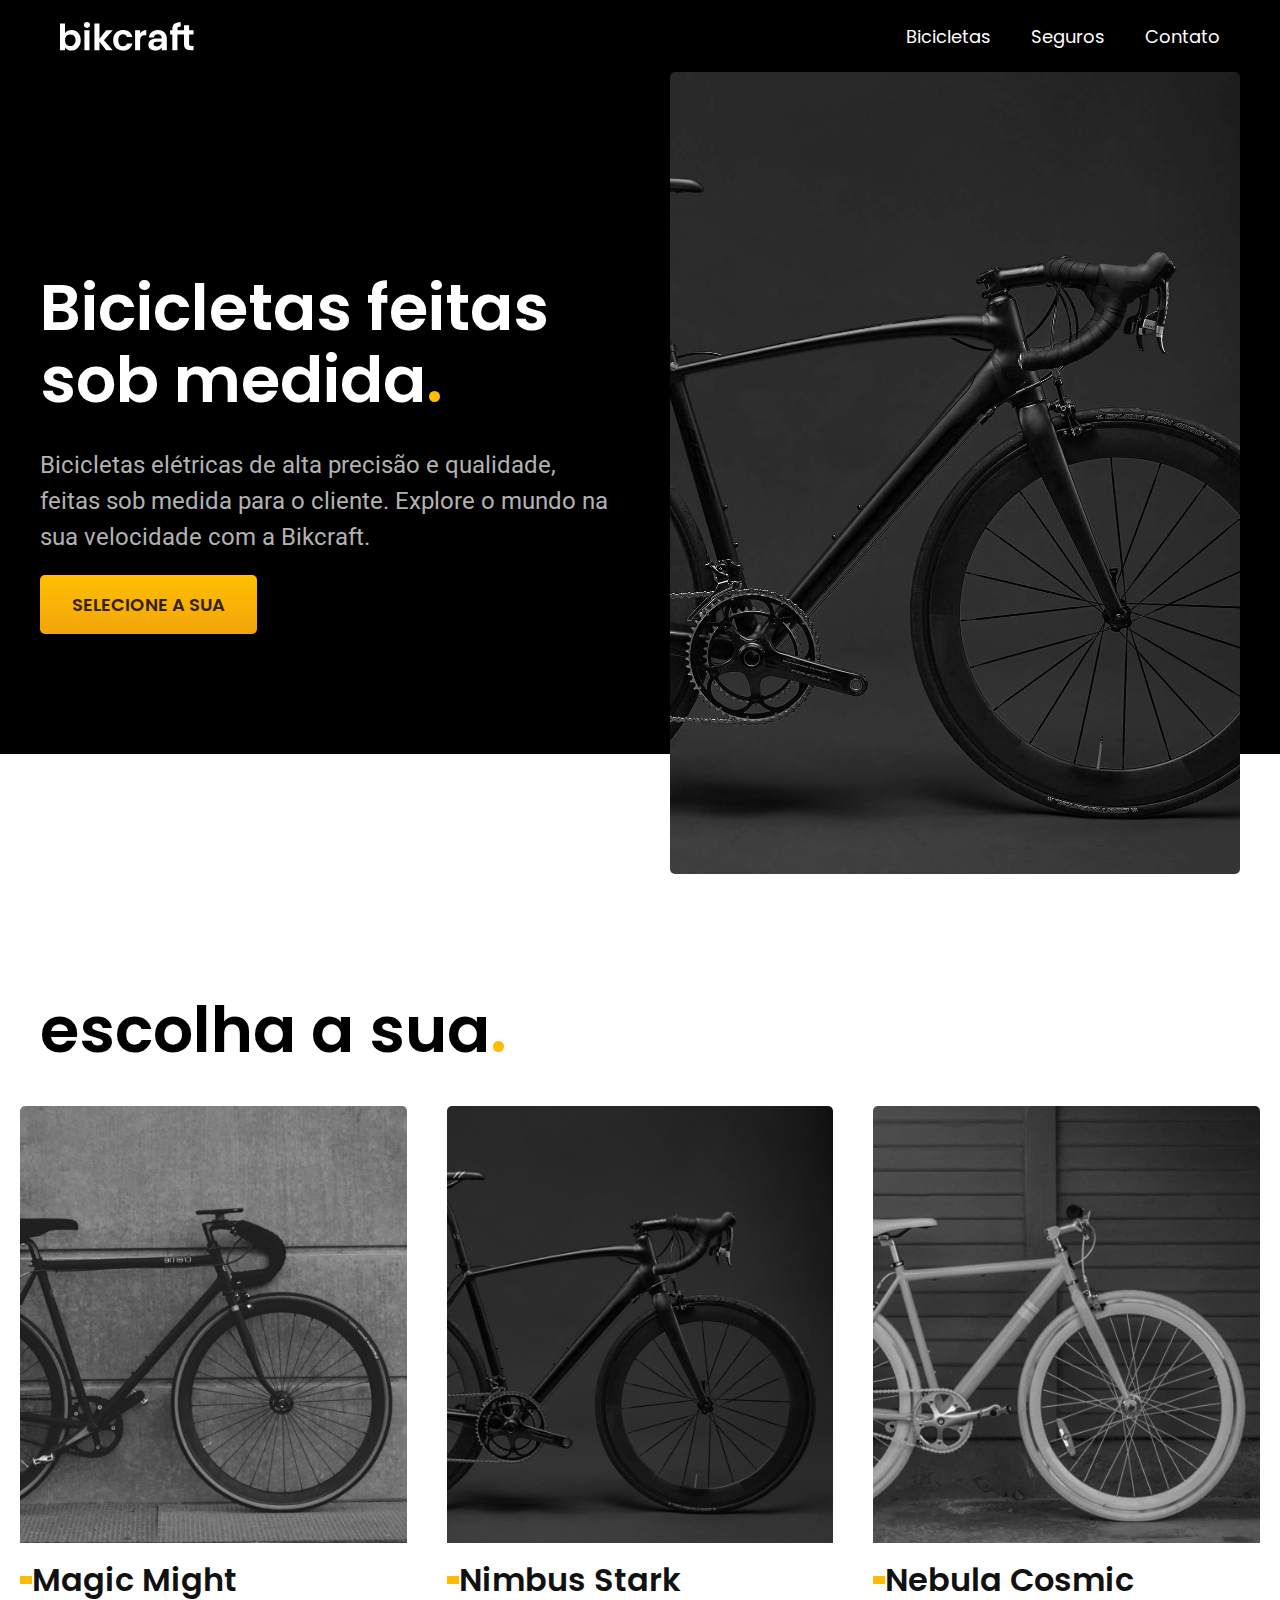
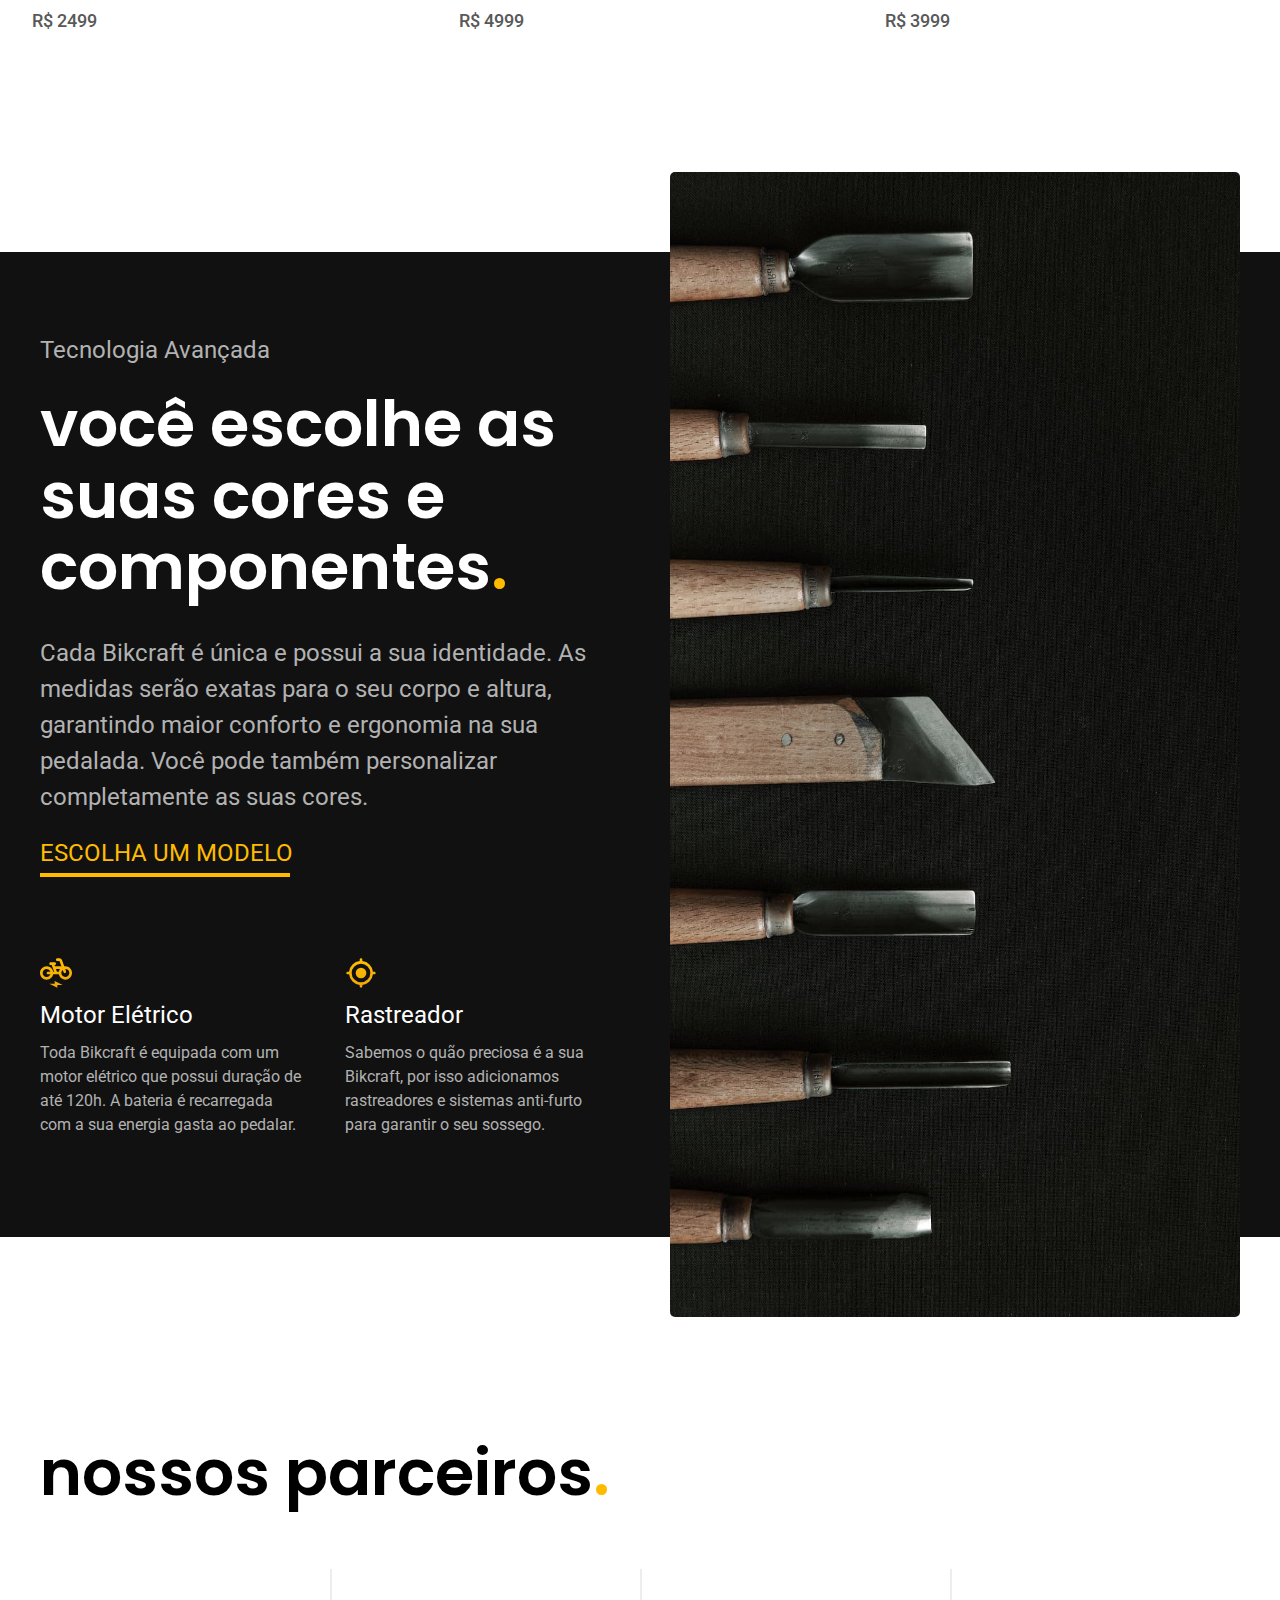
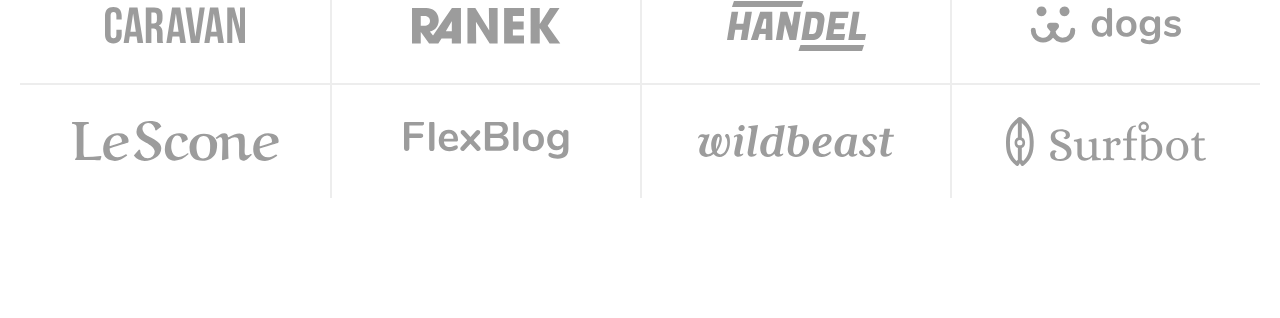
==== index.html @ 29d879dd "Parceiros" ====
<!DOCTYPE html>
<html lang="en">

<head>
  <meta charset="UTF-8">
  <meta name="viewport" content="width=device-width, initial-scale=1.0">
  <meta name="description" content="Bicicletas Eletricas BikCraft">
  <link rel="shortcut icon" href="./favicon.svg" type="image/x-icon">
  <link rel="stylesheet" href="./css/style.css">
  <link rel="preconnect" href="https://fonts.googleapis.com">
  <link rel="preconnect" href="https://fonts.gstatic.com" crossorigin>
  <link href="https://fonts.googleapis.com/css2?family=Poppins:wght@400;600;700&family=Roboto:wght@400;500&display=swap" rel="stylesheet">
  <title>BikCraft</title>
</head>

<body>
  <header class="header-bg">
    <div class="header">
      <a href="./"><img src="./img/bikcraft.svg" alt="bikcraft"></a>
      <nav aria-label="primaria">
        <ul class="header-menu menu-text ">
          <li><a href="">Bicicletas</a></li>
          <li><a href="">Seguros</a></li>
          <li><a href="">Contato</a></li>
        </ul>
      </nav>
    </div>
  </header>
  <main aria-label="introducao" class="introducao-bg">
    <div class="introducao">
      <div class="introducao-info">
        <h1 class="texto-grande cor-w">Bicicletas feitas sob medida<span class="detalhe">.<span></h1>
        <p class="paragrafo-grande cor-5">Bicicletas elétricas de alta precisão e qualidade, feitas sob medida para o cliente. Explore o mundo na sua velocidade com a Bikcraft.</p>
        <a class="botao" href="">SELECIONE A SUA</a>
      </div>
      <div>
        <img class="introducao-img" src="./img/fotos/introducao.jpg" alt="">
      </div>
    </div>
  </main>
  <article aria-label="escolha" class="escolha-bg">
    <h2 class="escolha-titulo texto-grande">escolha a sua<span class="detalhe">.</span></h2>
    <ul class="escolha">
      <li class="escolha-item">
        <a href="">
          <img src="./img/bicicletas/magic-home.jpg" alt="">
          <div class="escolha-item-info">
            <h3 class="nome-bicicleta cor-11">Magic Might</h3>
            <span class="preco-bicicleta cor-8">R$ 2499</span>
          </div>
        </a>
      </li>
      <li class="escolha-item">
        <a href="">
          <img src="./img/bicicletas/nimbus-home.jpg" alt="">
          <div class="escolha-item-info">
            <h3 class="nome-bicicleta cor-11">Nimbus Stark</h3>
            <span class="preco-bicicleta cor-8">R$ 4999</span>
          </div>
        </a>
      </li>
      <li class="escolha-item">
        <a href="">
          <img src="./img/bicicletas/nebula-home.jpg" alt="">
          <div class="escolha-item-info">
            <h3 class="nome-bicicleta cor-11">Nebula Cosmic</h3>
            <span class="preco-bicicleta cor-8">R$ 3999</span>
          </div>
        </a>
      </li>
    </ul>
  </article>
  <article aria-label="tecnologias" class="tecnologias-bg">
    <div class="tecnologias">
      <div class="tecnologias-info">
        <h2 class="texto-medio cor-5">Tecnologia Avançada</h2>
        <h1 class="texto-grande cor-w">você escolhe as suas cores e componentes<span class="detalhe">.</span></h1>
        <p class="paragrafo-grande cor-5">Cada Bikcraft é única e possui a sua identidade. As medidas serão exatas para o seu corpo e altura, garantindo maior conforto e ergonomia na sua pedalada. Você pode também personalizar completamente as suas cores.</p>
        <a href="" class="link texto-medio cor-p-1">ESCOLHA UM MODELO</a>
        <ul class="tecnologias-lista">
          <li>
            <img src="./img/icones/eletrica.svg" alt="">
            <h3 class="texto-medio cor-w">Motor Elétrico</h3>
            <p class="paragrafo-medio cor-5">Toda Bikcraft é equipada com um motor elétrico que possui duração de até 120h. A bateria é recarregada com a sua energia gasta ao pedalar.</p>
          </li>
          <li>
            <img src="./img/icones/rastreador.svg" alt="">
            <h3 class="texto-medio cor-w">Rastreador</h3>
            <p class="paragrafo-medio cor-5">Sabemos o quão preciosa é a sua Bikcraft, por isso adicionamos rastreadores e sistemas anti-furto para garantir o seu sossego.</p>
          </li>
        </ul>
      </div>
      <div>
        <img class="tecnologias-img" src="./img/fotos/tecnologia.jpg" alt="">
      </div>
    </div>
  </article>
  <article aria-label="parceiros" class="parceiros">
    <h2 class="texto-grande">nossos parceiros<span class="detalhe">.</span></h2>
    <ul class="parceiros-lista">
      <li><img src="./img/parceiros/caravan.svg" alt="Caravan"></li>
      <li><img src="./img/parceiros/ranek.svg" alt="ranek"></li>
      <li><img src="./img/parceiros/handel.svg" alt="handel"></li>
      <li><img src="./img/parceiros/dogs.svg" alt="dogs"></li>
      <li><img src="./img/parceiros/lescone.svg" alt="lescone"></li>
      <li><img src="./img/parceiros/flexblog.svg" alt="flexblog"></li>
      <li><img src="./img/parceiros/wildbeast.svg" alt="wildbeast"></li>
      <li><img src="./img/parceiros/surfbot.svg" alt="surfbot"></li>
    </ul>
  </article>
</body>

</html>
---- css/style.css ----
@import url(./global/global.css);
@import url(./global/header.css);

@import url(./home/introducao.css);
@import url(./home/escolha.css);
@import url(./home/tecnologias.css);
@import url(./home/parceiros.css);

@import url(./utilidades/componentes.css);
@import url(./utilidades/tipografia.css);
@import url(./utilidades/cores.css);
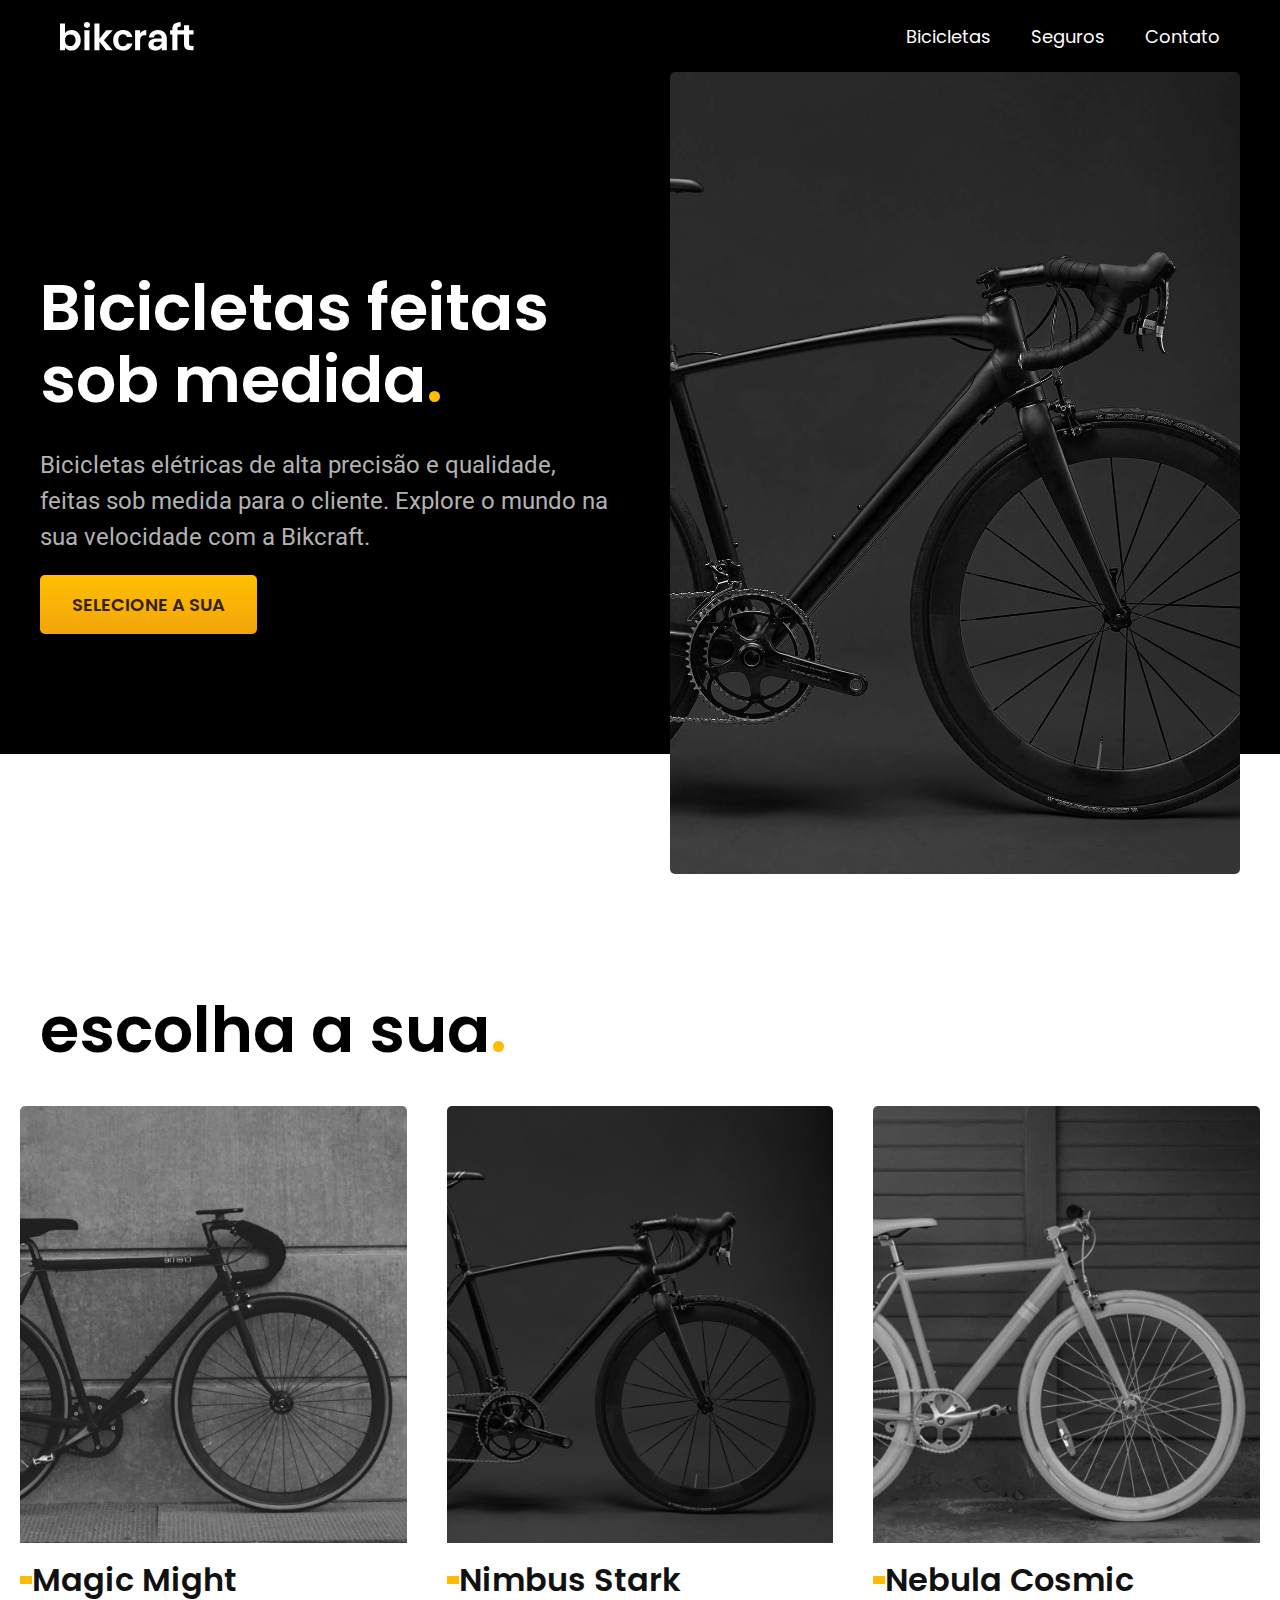
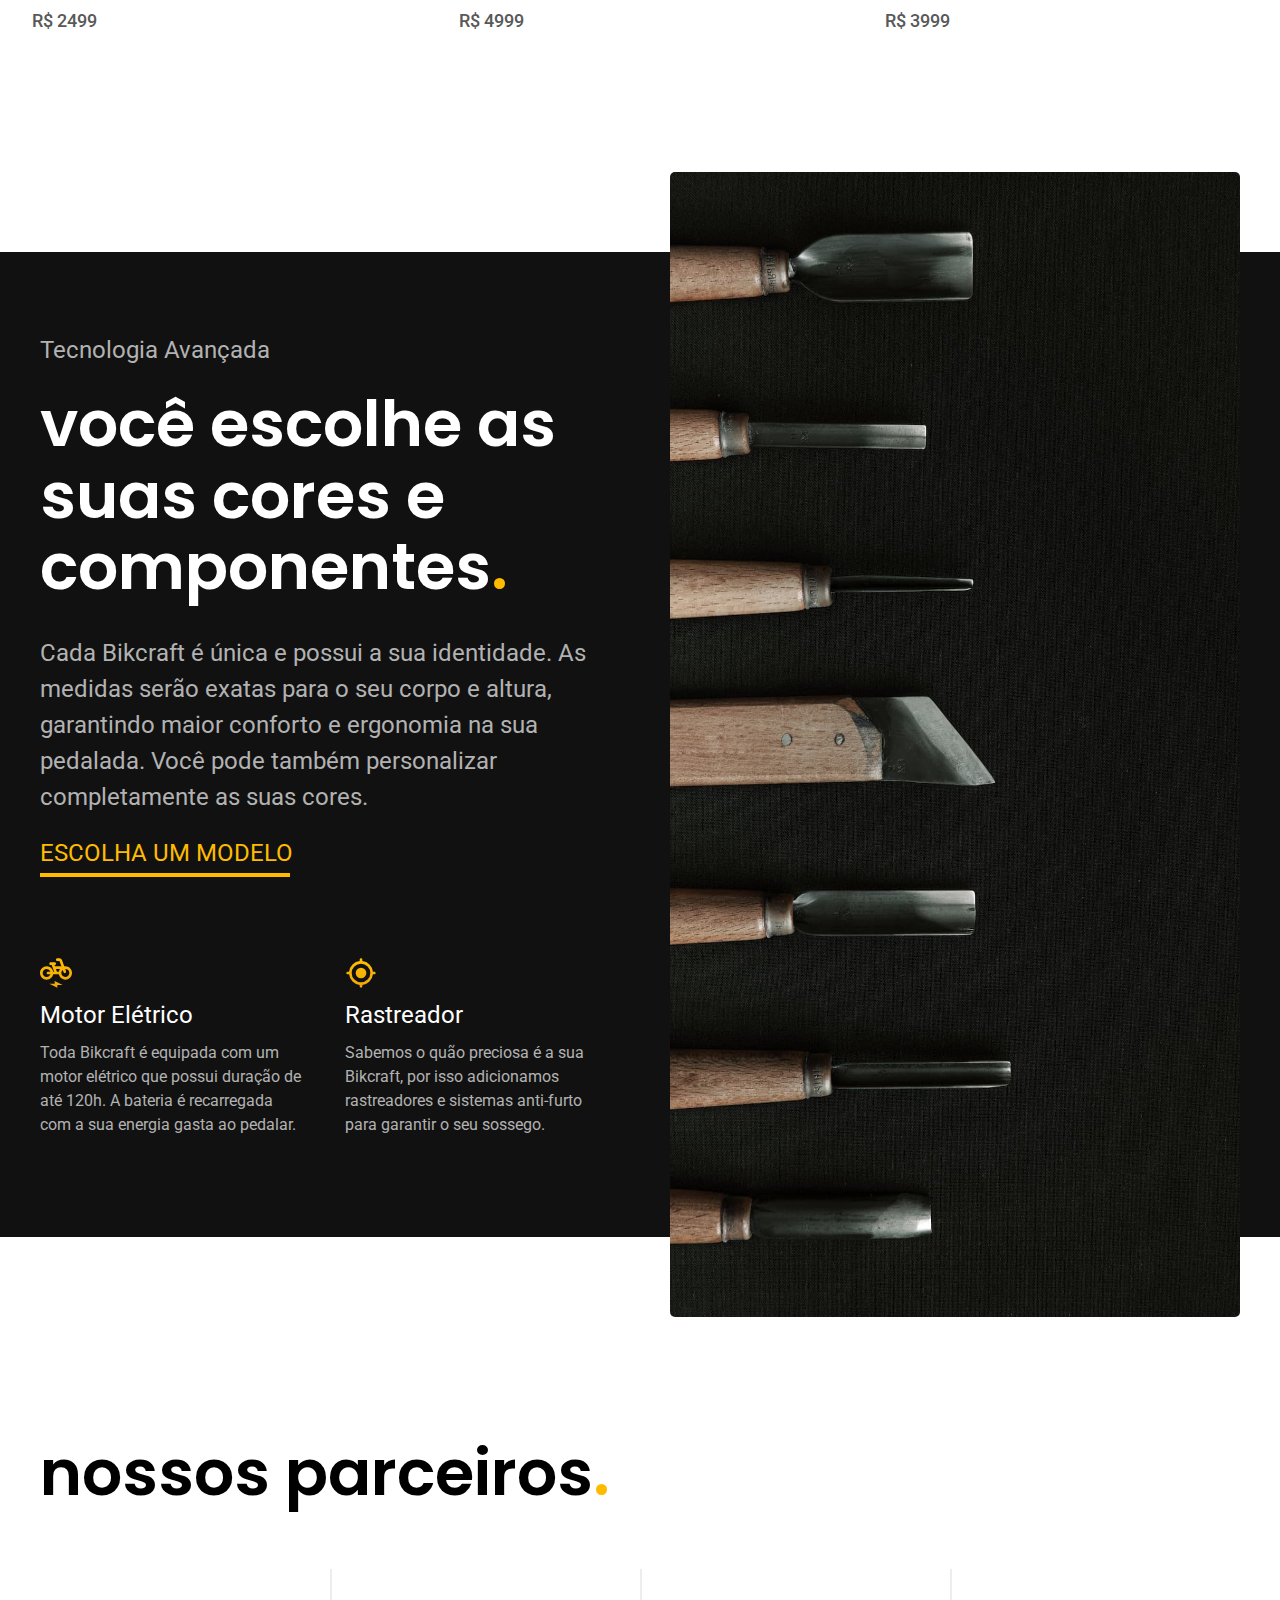
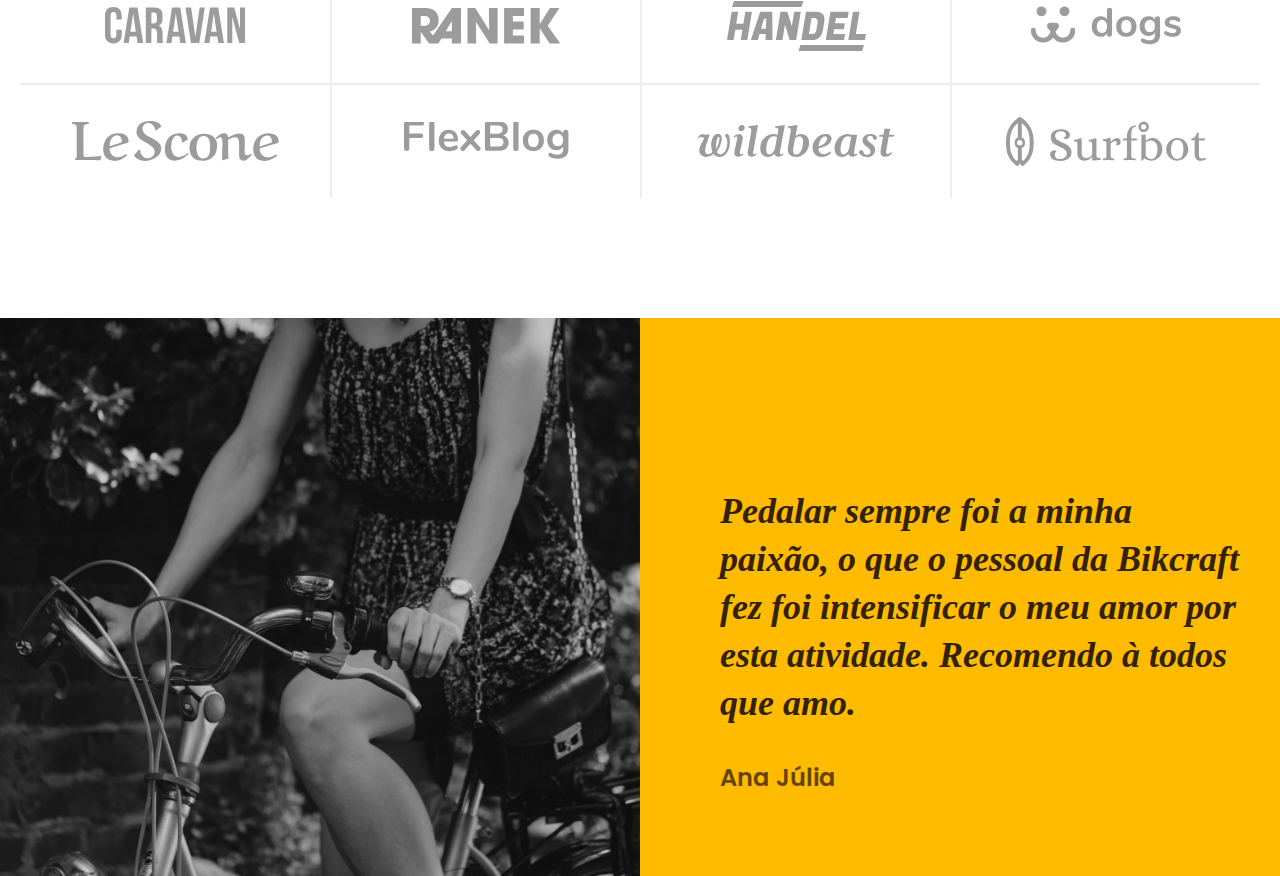
==== commit 10259e41: "Depoimento" ====
--- a/index.html
+++ b/index.html
@@ -97,7 +97,7 @@
   </article>
   <article aria-label="parceiros" class="parceiros">
     <h2 class="texto-grande">nossos parceiros<span class="detalhe">.</span></h2>
-    <ul class="parceiros-lista">
+    <ul>
       <li><img src="./img/parceiros/caravan.svg" alt="Caravan"></li>
       <li><img src="./img/parceiros/ranek.svg" alt="ranek"></li>
       <li><img src="./img/parceiros/handel.svg" alt="handel"></li>
@@ -108,6 +108,15 @@
       <li><img src="./img/parceiros/surfbot.svg" alt="surfbot"></li>
     </ul>
   </article>
+  <article aria-label="depoimento" class="depoimento">
+    <div class="depoimento-img">
+      <img src="./img/fotos/depoimento.jpg" alt="Mulher Andando De Bicicleta">
+    </div>
+    <div class="depoimento-conteudo">
+      <p class="cor-p-5">Pedalar sempre foi a minha paixão, o que o pessoal da Bikcraft fez foi intensificar o meu amor por esta atividade. Recomendo à todos que amo.</p>
+      <span class="texto-medio cor-p-4">Ana Júlia</span>
+    </div>
+  </article>
 </body>
 
 </html>--- a/css/style.css
+++ b/css/style.css
@@ -5,6 +5,7 @@
 @import url(./home/escolha.css);
 @import url(./home/tecnologias.css);
 @import url(./home/parceiros.css);
+@import url(./home/depoimento.css);
 
 @import url(./utilidades/componentes.css);
 @import url(./utilidades/tipografia.css);
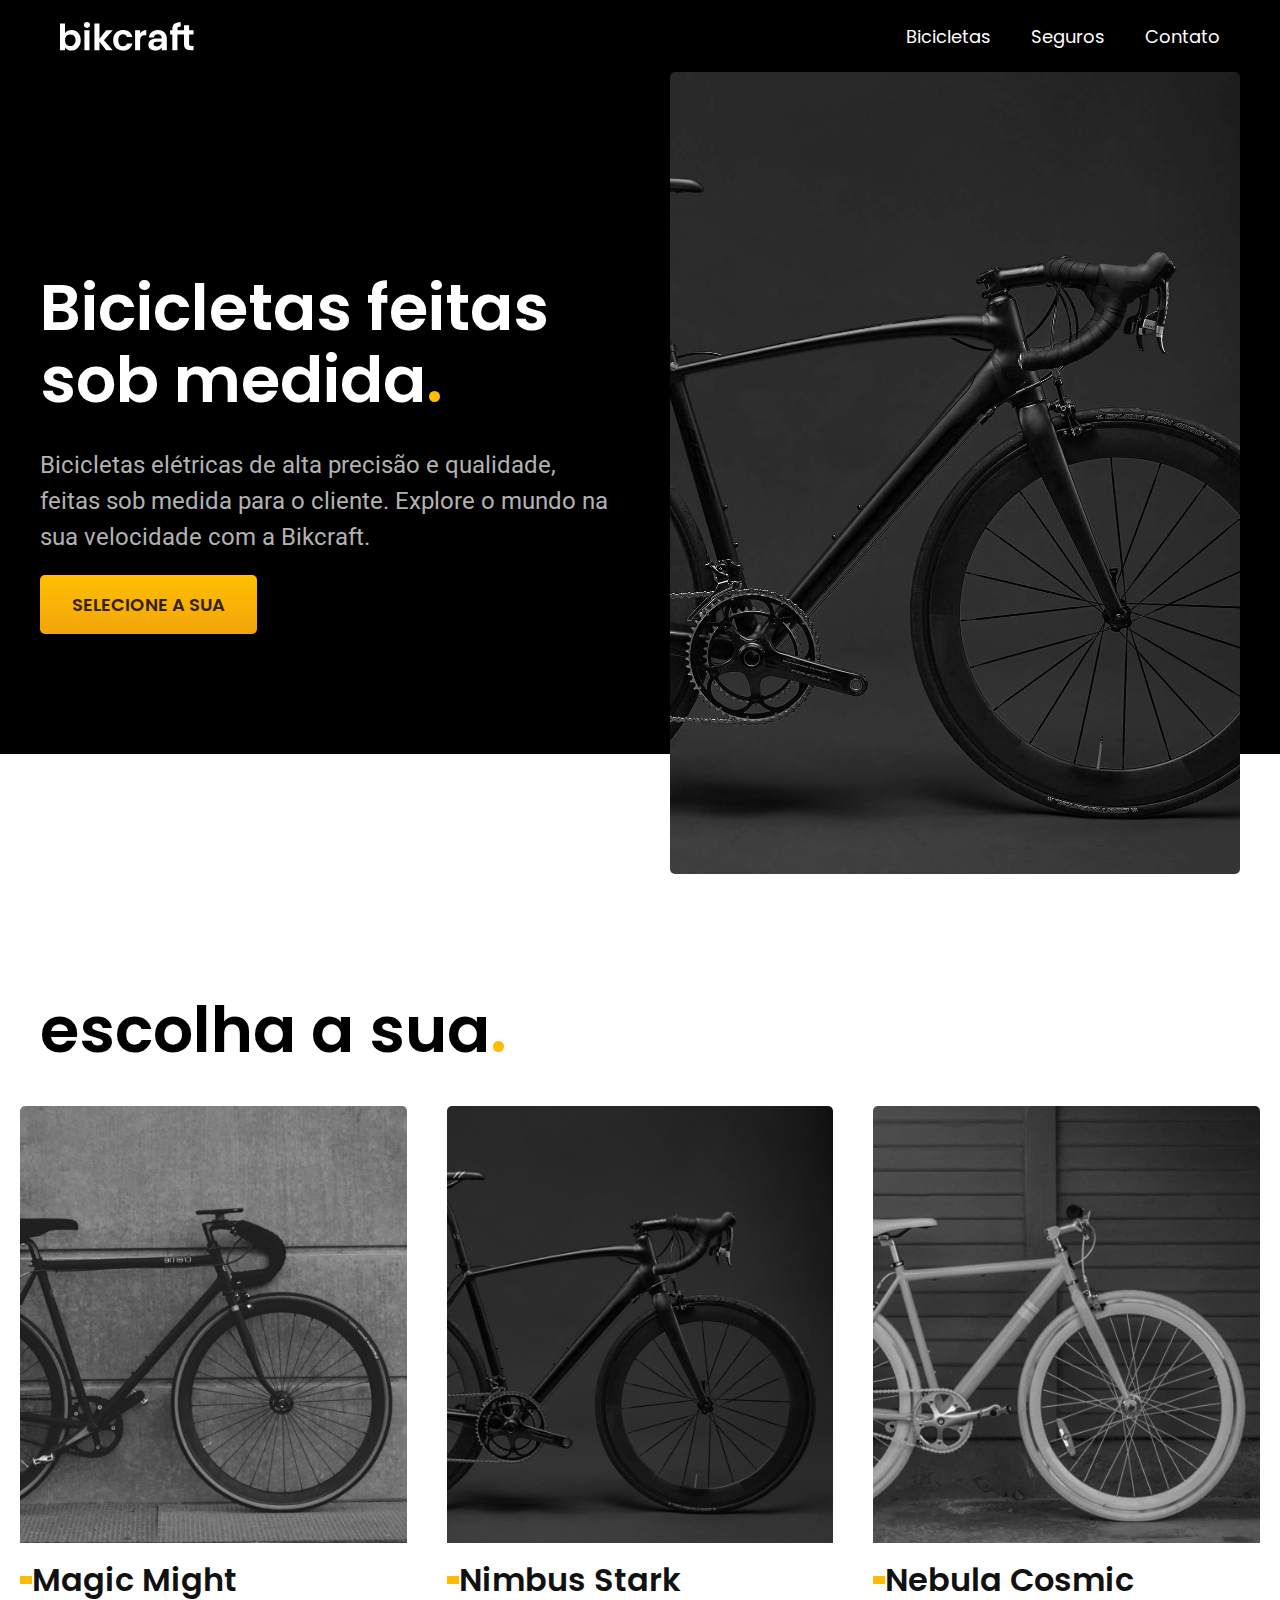
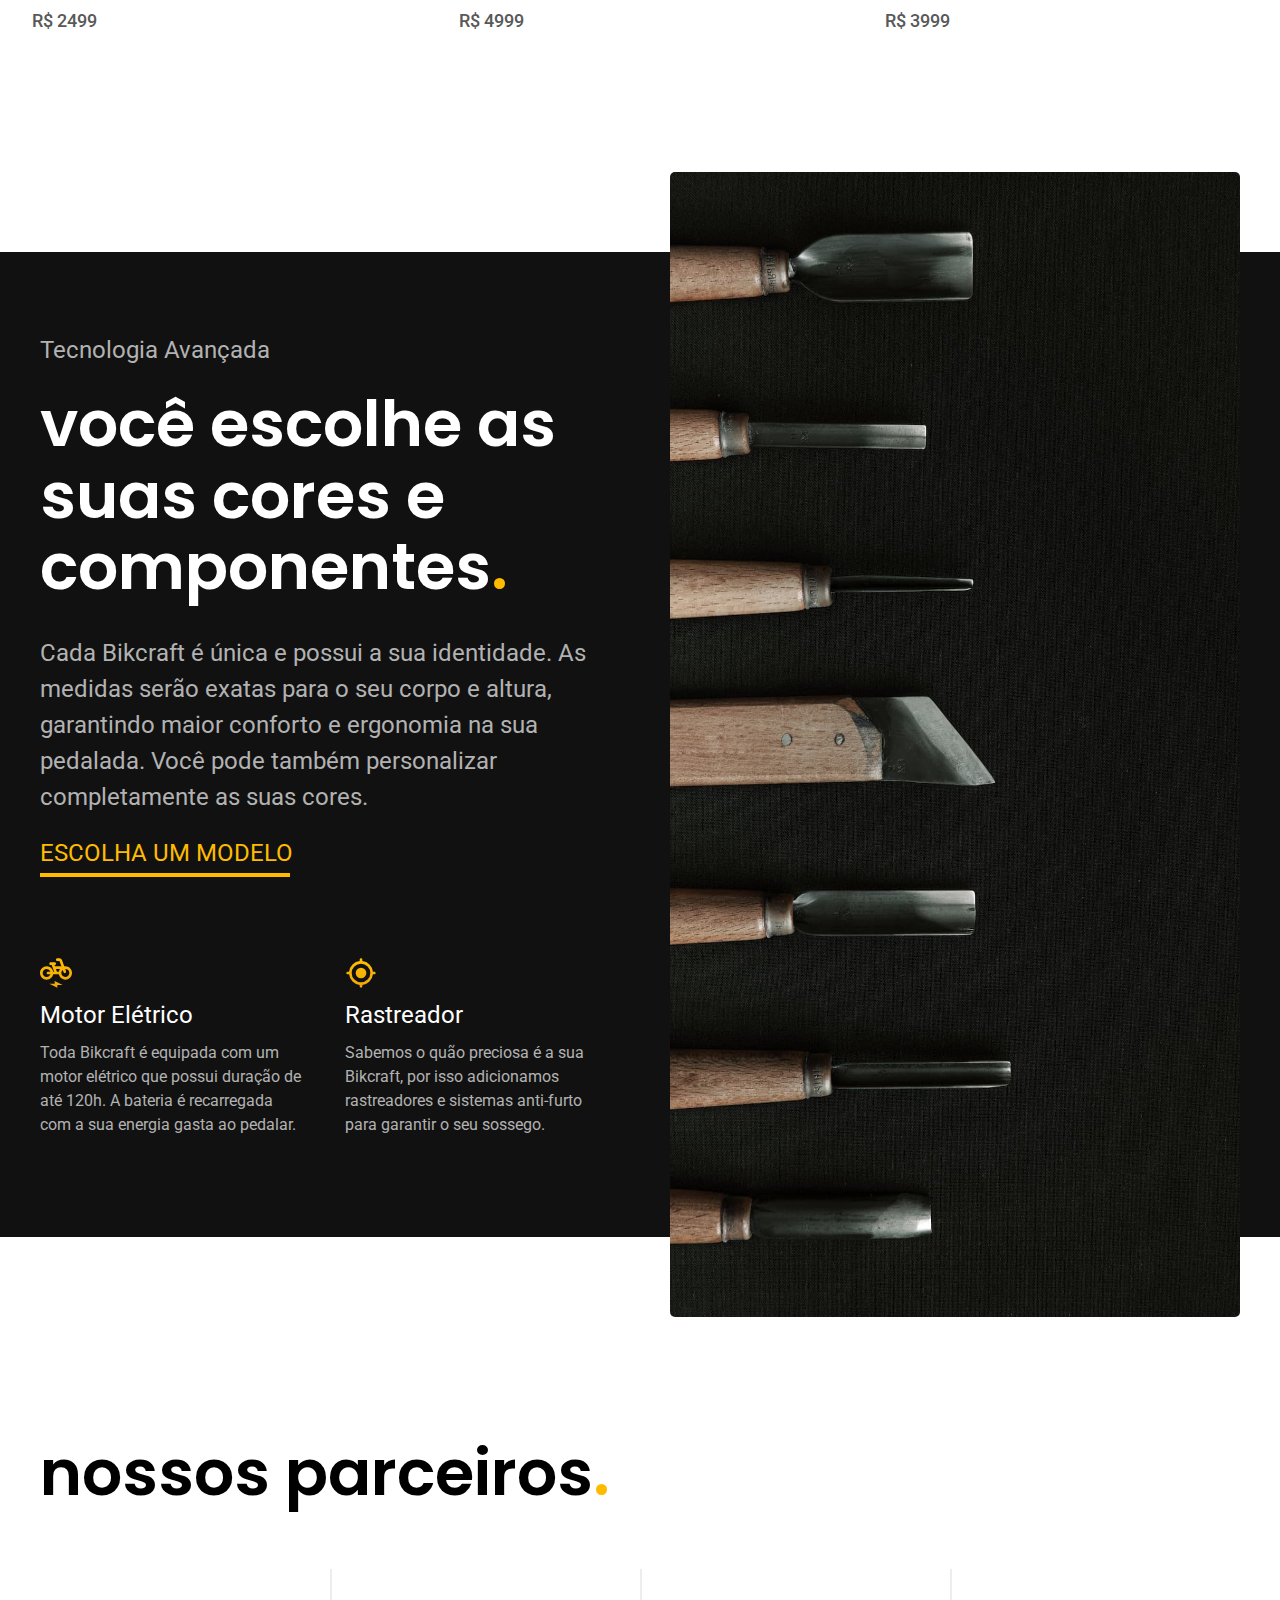
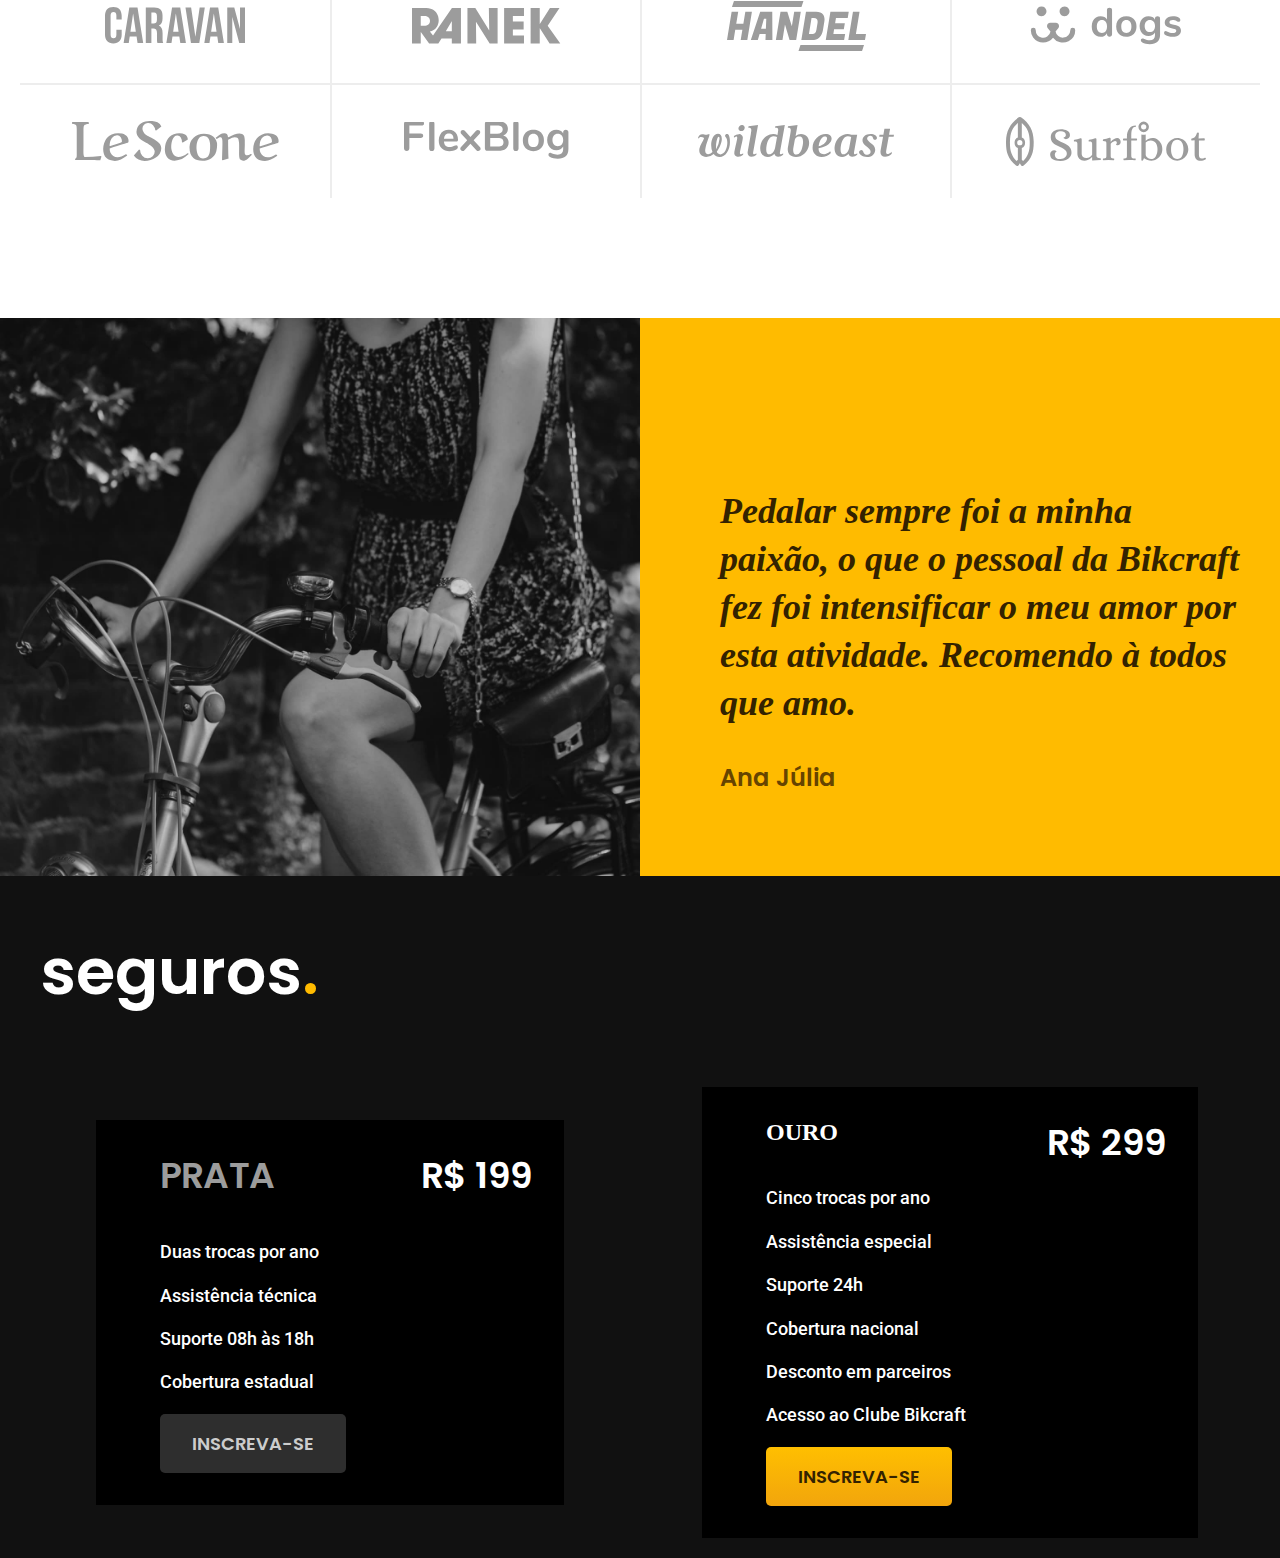
==== commit 7687e88d: "seguros" ====
--- a/index.html
+++ b/index.html
@@ -96,7 +96,7 @@
     </div>
   </article>
   <article aria-label="parceiros" class="parceiros">
-    <h2 class="texto-grande">nossos parceiros<span class="detalhe">.</span></h2>
+    <h1 class="texto-grande">nossos parceiros<span class="detalhe">.</span></h1>
     <ul>
       <li><img src="./img/parceiros/caravan.svg" alt="Caravan"></li>
       <li><img src="./img/parceiros/ranek.svg" alt="ranek"></li>
@@ -113,9 +113,40 @@
       <img src="./img/fotos/depoimento.jpg" alt="Mulher Andando De Bicicleta">
     </div>
     <div class="depoimento-conteudo">
-      <p class="cor-p-5">Pedalar sempre foi a minha paixão, o que o pessoal da Bikcraft fez foi intensificar o meu amor por esta atividade. Recomendo à todos que amo.</p>
+      <p class="texto-medio-2 cor-p-5">Pedalar sempre foi a minha paixão, o que o pessoal da Bikcraft fez foi intensificar o meu amor por esta atividade. Recomendo à todos que amo.</p>
       <span class="texto-medio cor-p-4">Ana Júlia</span>
     </div>
+  </article>
+  <article aria-label="seguros" class="seguros-bg">
+    <h1 class="texto-grande cor-w">seguros<span class="detalhe">.</span></h1>
+    <ul class="seguros-lista">
+      <li class="seguros-item">
+        <h2 class="texto-medio-2 cor-6">PRATA</h2>
+        <ul>
+          <li class="preco-bicicleta cor-w">Duas trocas por ano</li>
+          <li class="preco-bicicleta cor-w">Assistência técnica
+          </li>
+          <li class="preco-bicicleta cor-w">Suporte 08h às 18h</li>
+          <li class="preco-bicicleta cor-w">Cobertura estadual</li>
+          <a class="seguro-botao" href="">INSCREVA-SE</a>
+        </ul>
+        <span class="texto-medio-2">R$ 199</span>
+      </li>
+      <li class="seguros-item">
+        <h2>OURO</h2>
+        <ul>
+          <li class="preco-bicicleta cor-w">Cinco trocas por ano</li>
+          <li class="preco-bicicleta cor-w">Assistência especial
+          </li>
+          <li class="preco-bicicleta cor-w">Suporte 24h</li>
+          <li class="preco-bicicleta cor-w">Cobertura nacional</li>
+          <li class="preco-bicicleta cor-w">Desconto em parceiros</li>
+          <li class="preco-bicicleta cor-w">Acesso ao Clube Bikcraft</li>
+          <a class="botao" href="">INSCREVA-SE</a>
+        </ul>
+        <span class="texto-medio-2">R$ 299</span>
+      </li>
+    </ul>
   </article>
 </body>
 
--- a/css/style.css
+++ b/css/style.css
@@ -6,6 +6,7 @@
 @import url(./home/tecnologias.css);
 @import url(./home/parceiros.css);
 @import url(./home/depoimento.css);
+@import url(./home/seguros.css);
 
 @import url(./utilidades/componentes.css);
 @import url(./utilidades/tipografia.css);
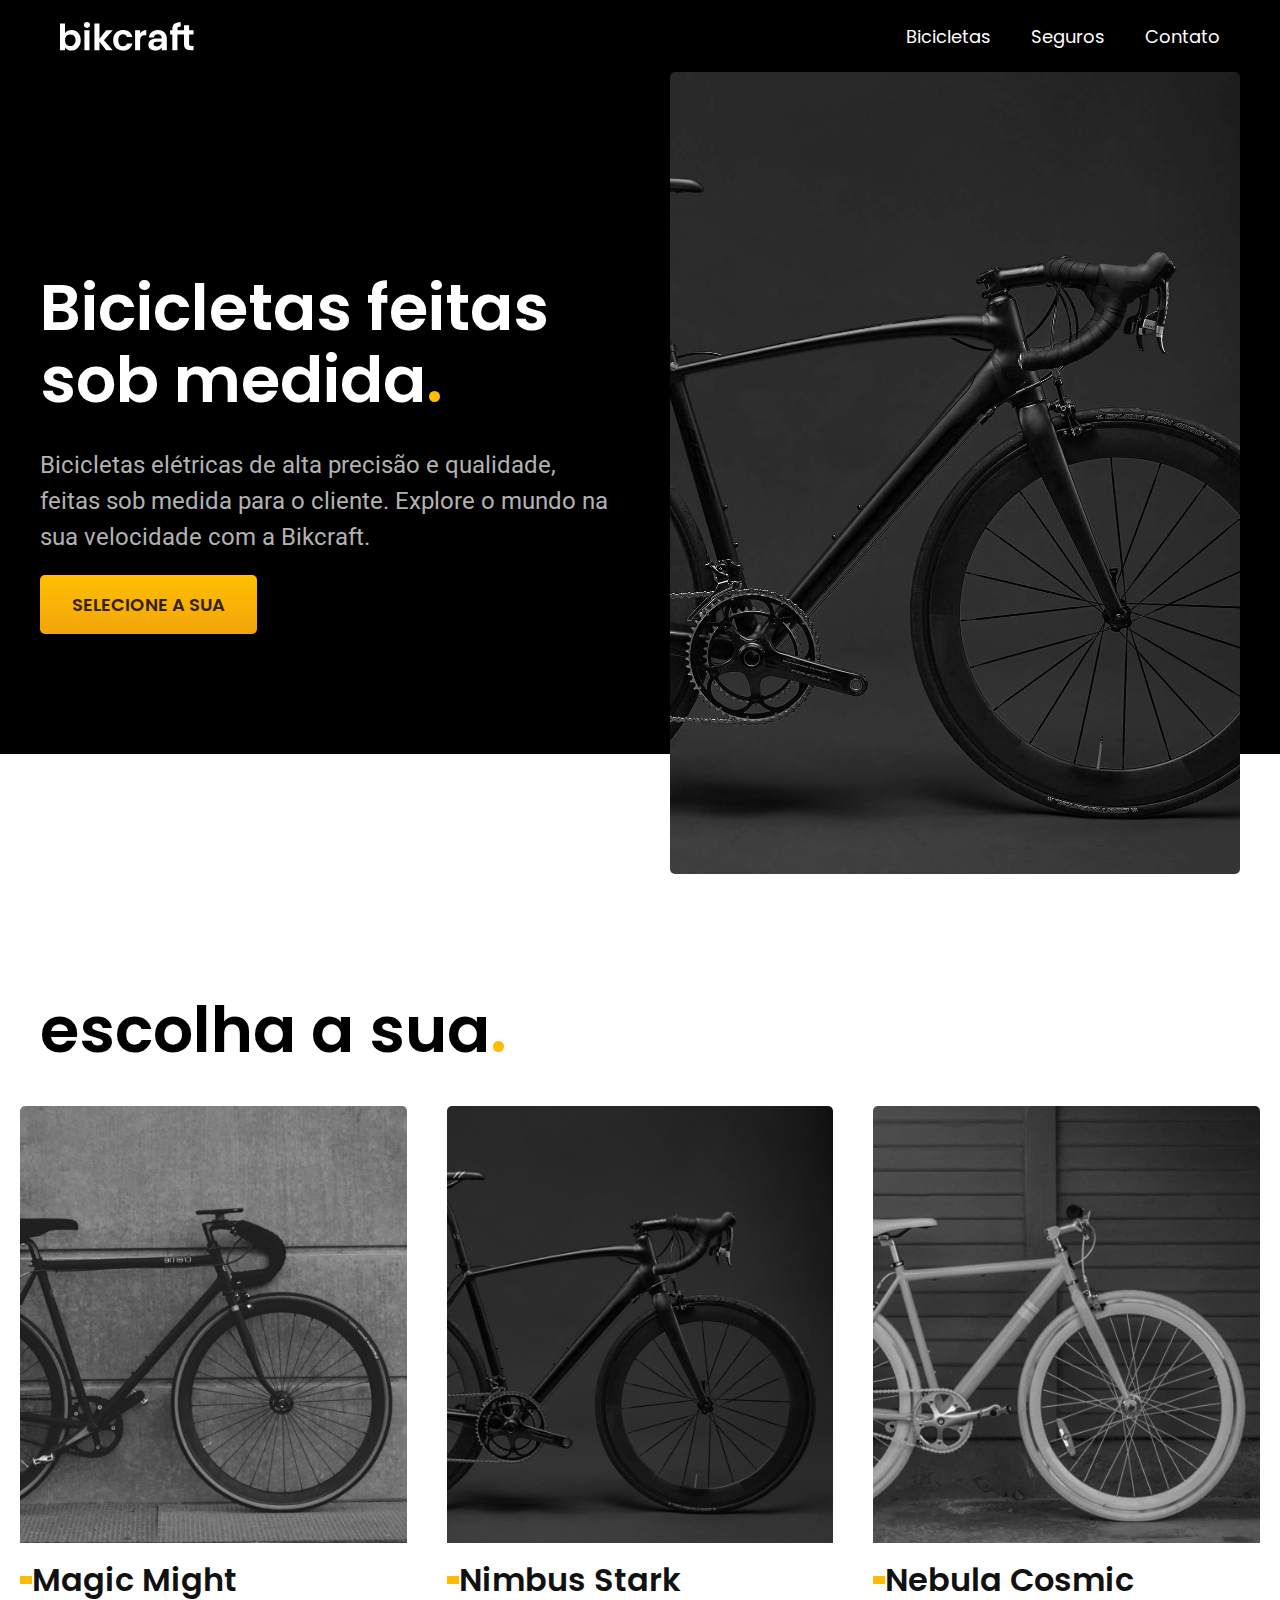
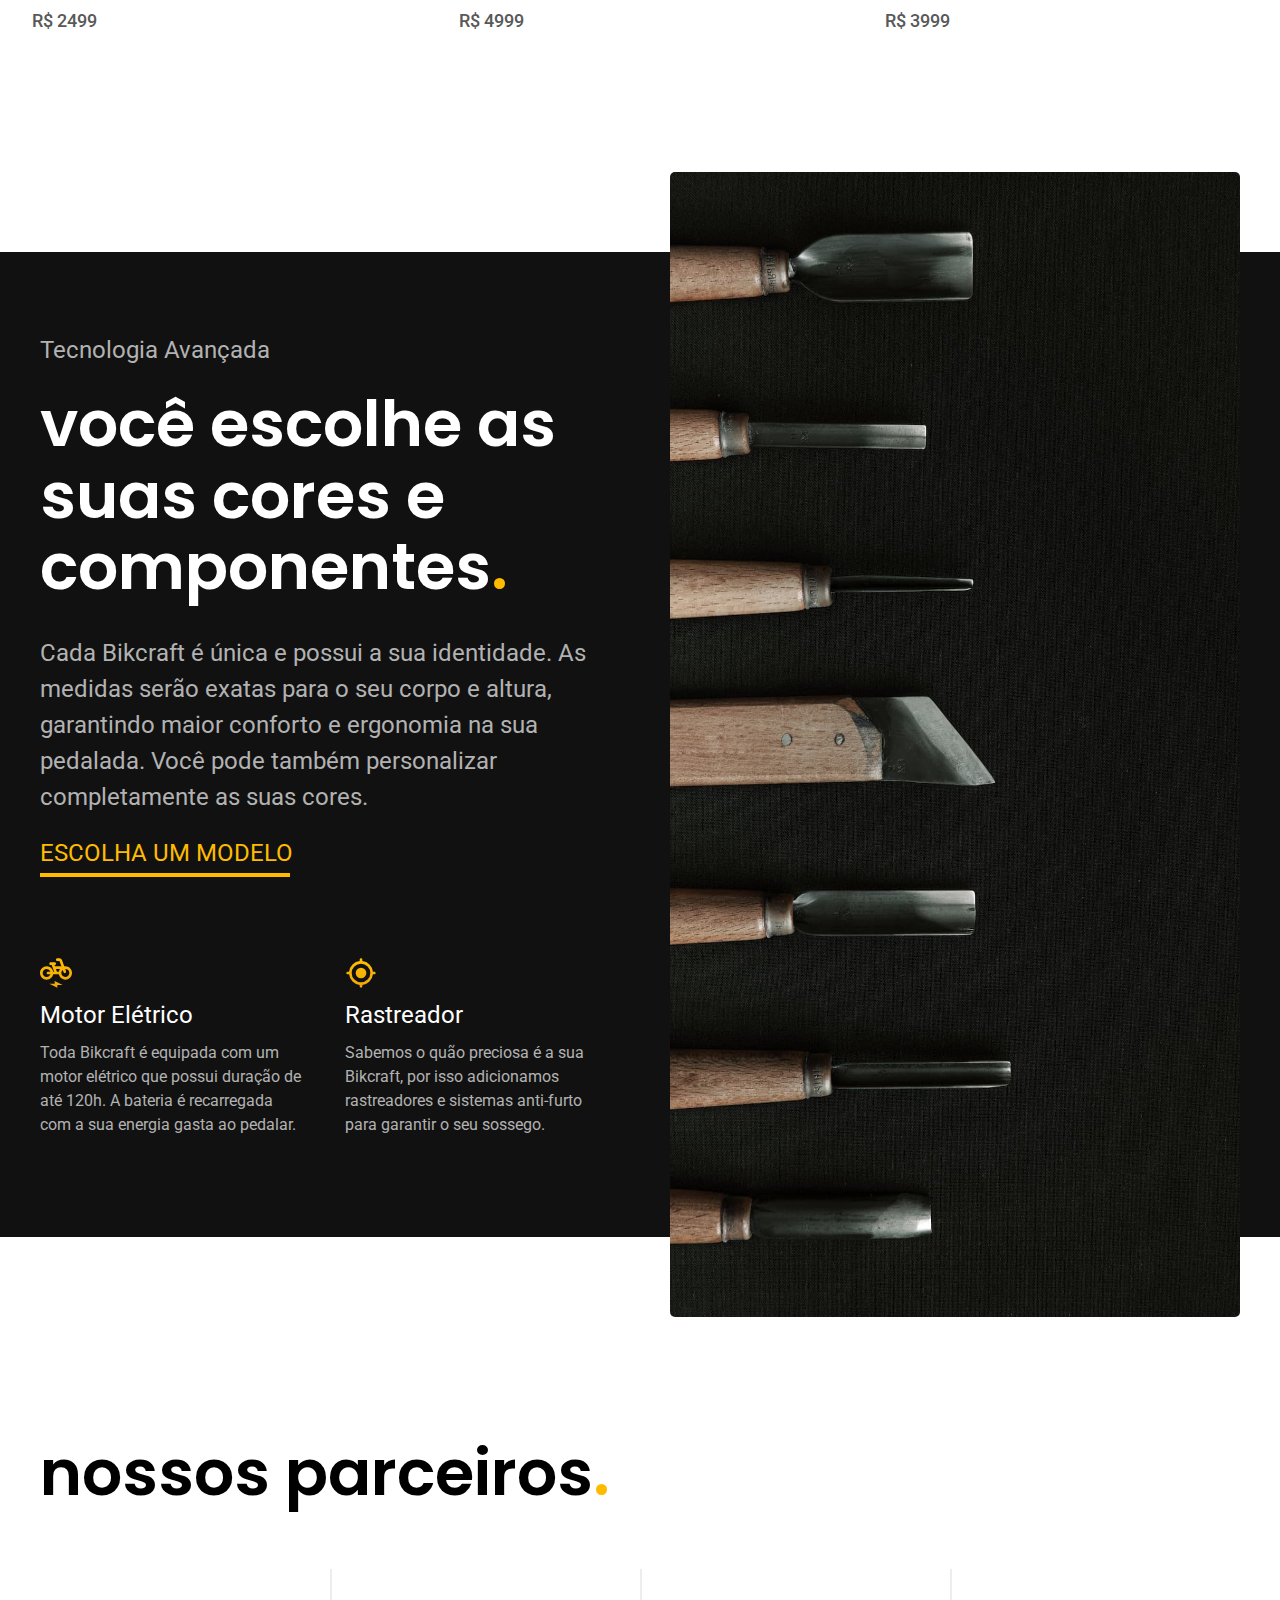
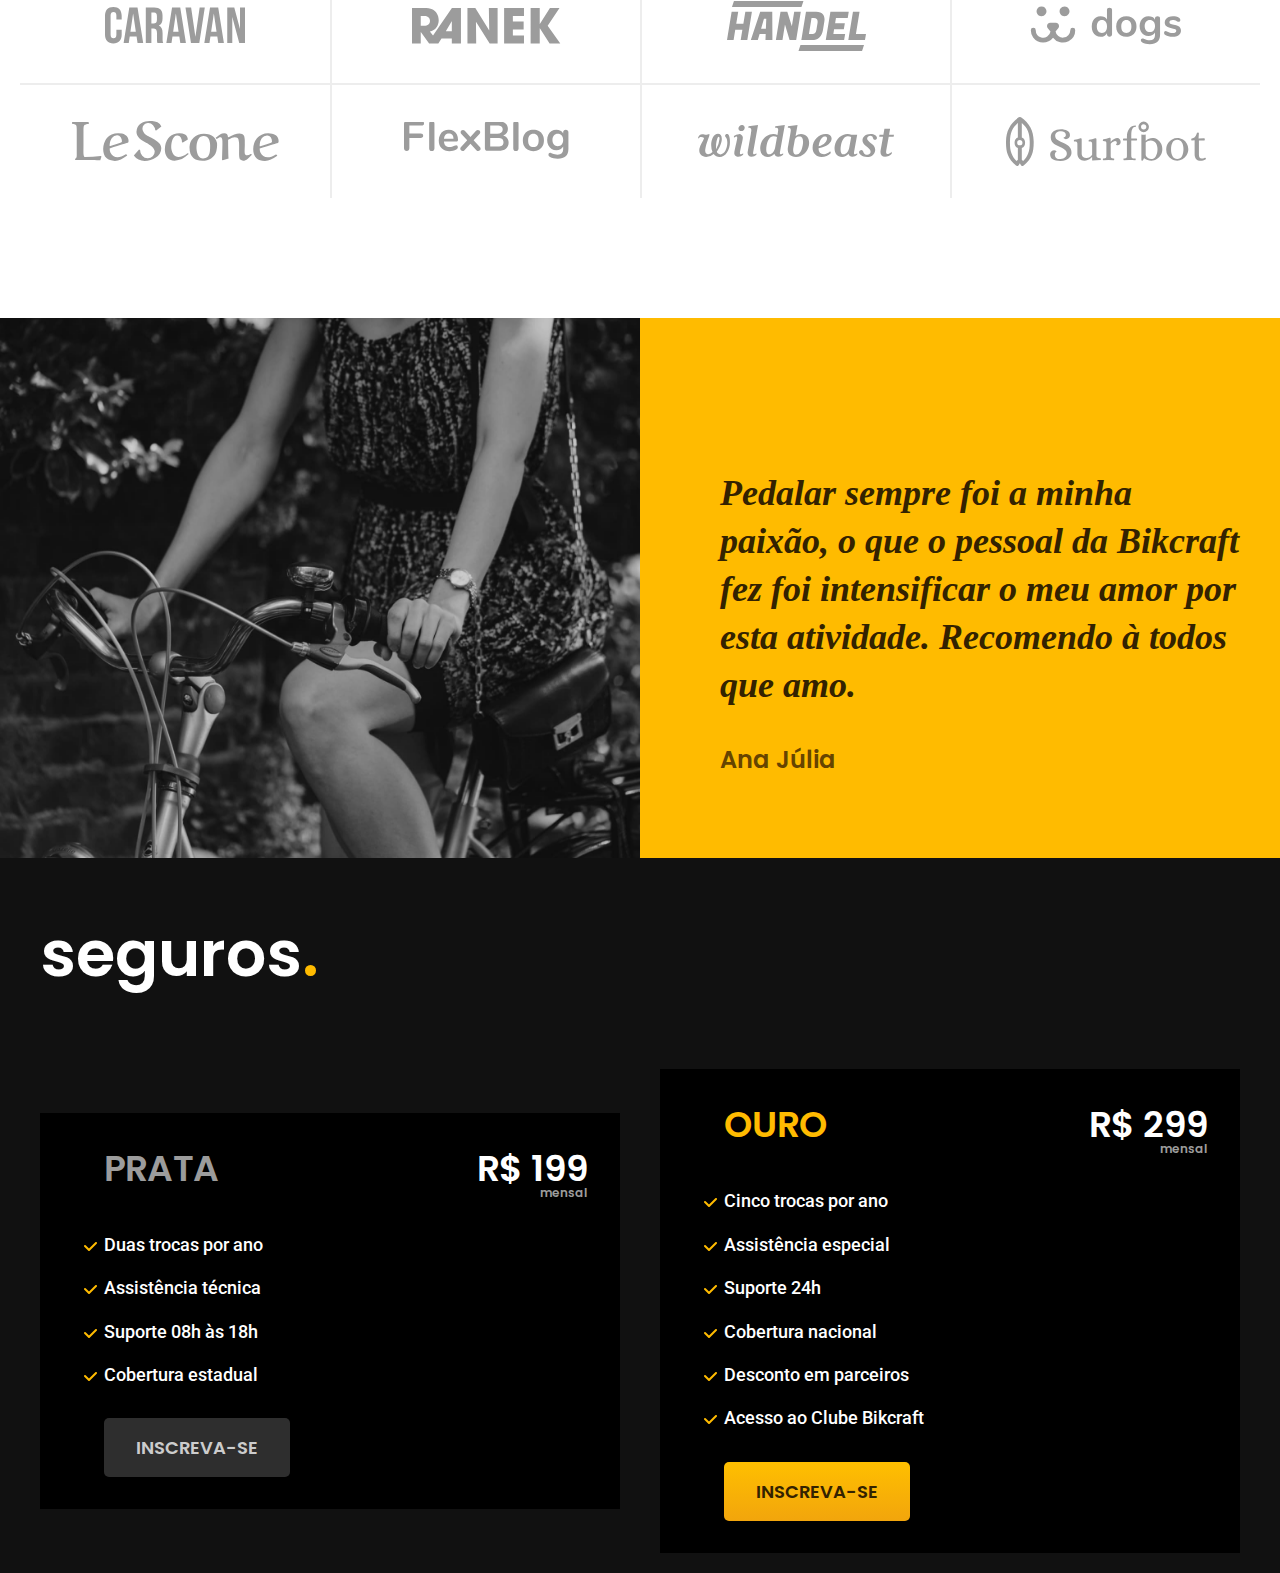
==== commit 4378823e: "Seguros" ====
--- a/index.html
+++ b/index.html
@@ -119,8 +119,8 @@
   </article>
   <article aria-label="seguros" class="seguros-bg">
     <h1 class="texto-grande cor-w">seguros<span class="detalhe">.</span></h1>
-    <ul class="seguros-lista">
-      <li class="seguros-item">
+    <div class="seguros-lista">
+      <div class="seguros-item">
         <h2 class="texto-medio-2 cor-6">PRATA</h2>
         <ul>
           <li class="preco-bicicleta cor-w">Duas trocas por ano</li>
@@ -128,12 +128,12 @@
           </li>
           <li class="preco-bicicleta cor-w">Suporte 08h às 18h</li>
           <li class="preco-bicicleta cor-w">Cobertura estadual</li>
-          <a class="seguro-botao" href="">INSCREVA-SE</a>
         </ul>
+        <a class="seguro-botao" href="">INSCREVA-SE</a>
         <span class="texto-medio-2">R$ 199</span>
-      </li>
-      <li class="seguros-item">
-        <h2>OURO</h2>
+      </div>
+      <div class="seguros-item">
+        <h2 class="texto-medio-2 cor-p-1">OURO</h2>
         <ul>
           <li class="preco-bicicleta cor-w">Cinco trocas por ano</li>
           <li class="preco-bicicleta cor-w">Assistência especial
@@ -142,11 +142,11 @@
           <li class="preco-bicicleta cor-w">Cobertura nacional</li>
           <li class="preco-bicicleta cor-w">Desconto em parceiros</li>
           <li class="preco-bicicleta cor-w">Acesso ao Clube Bikcraft</li>
-          <a class="botao" href="">INSCREVA-SE</a>
         </ul>
+        <a class="botao" href="">INSCREVA-SE</a>
         <span class="texto-medio-2">R$ 299</span>
-      </li>
-    </ul>
+      </div>
+    </div>
   </article>
 </body>
 
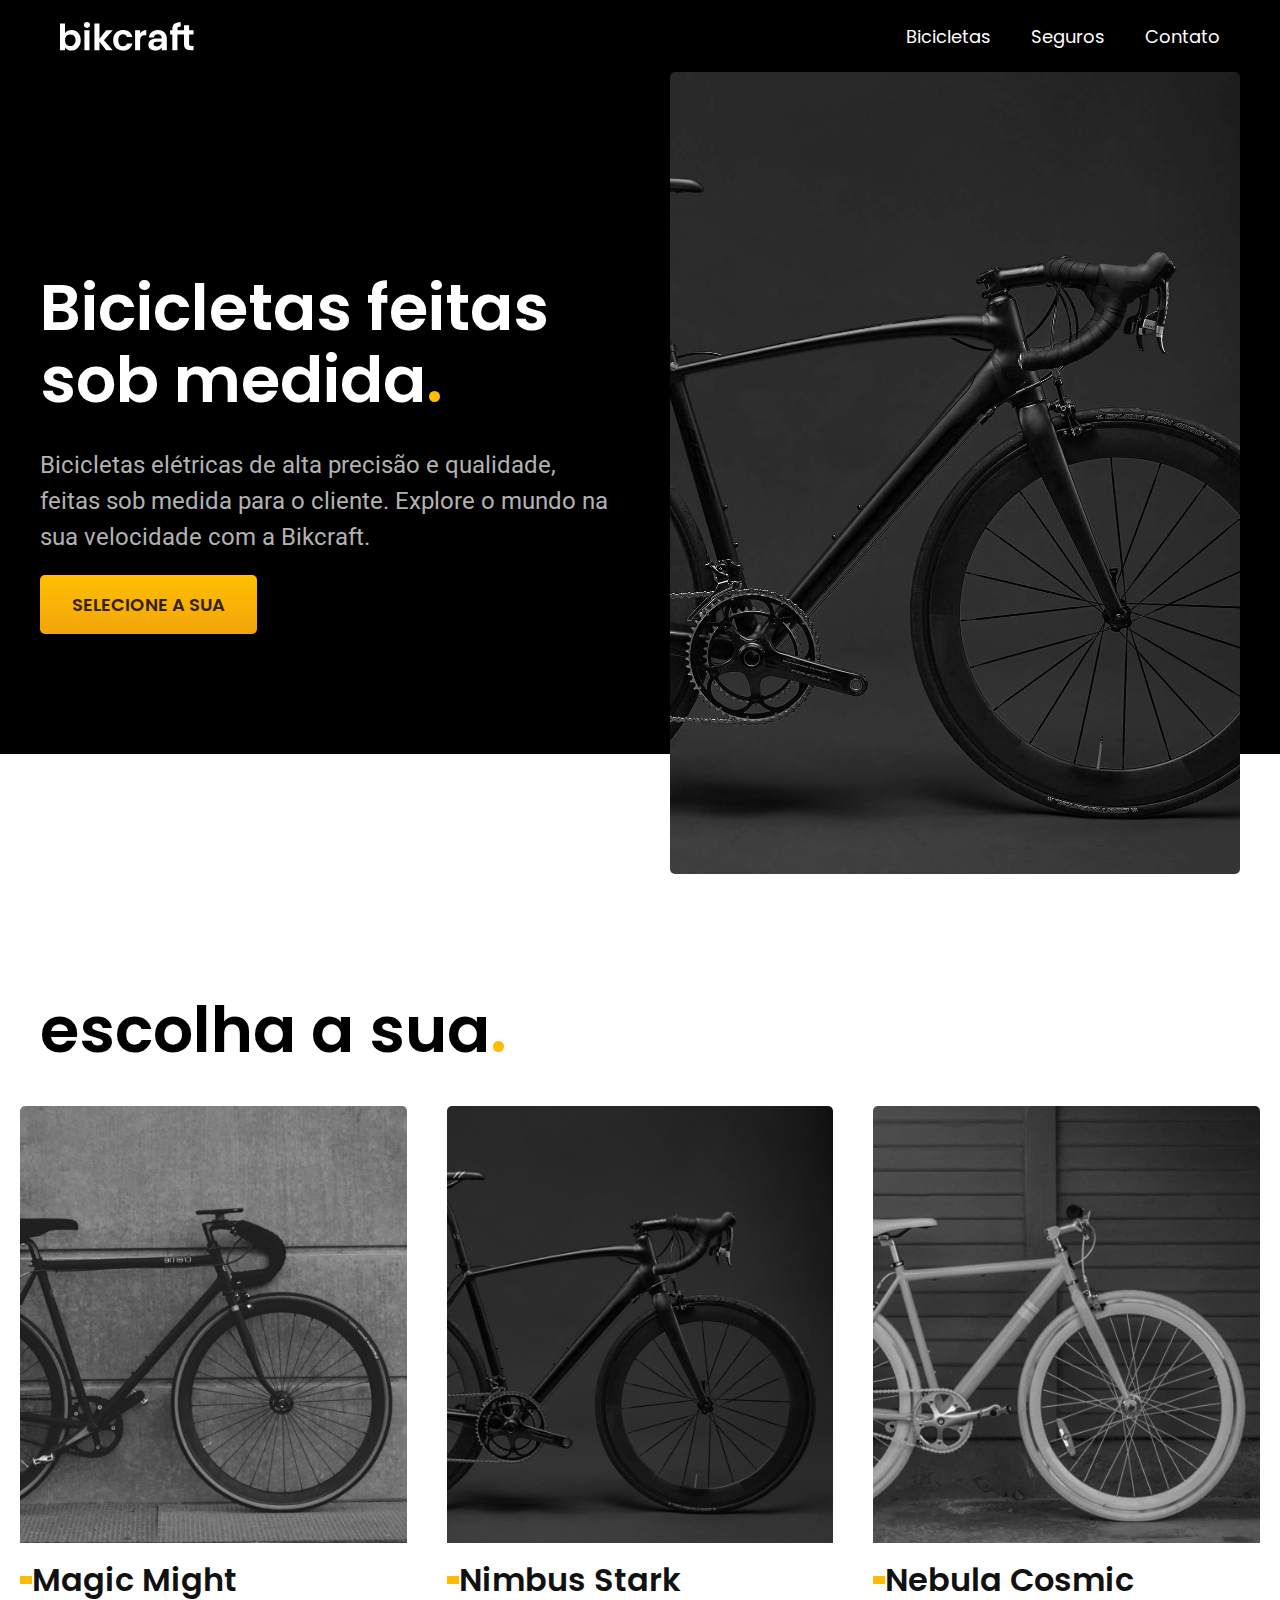
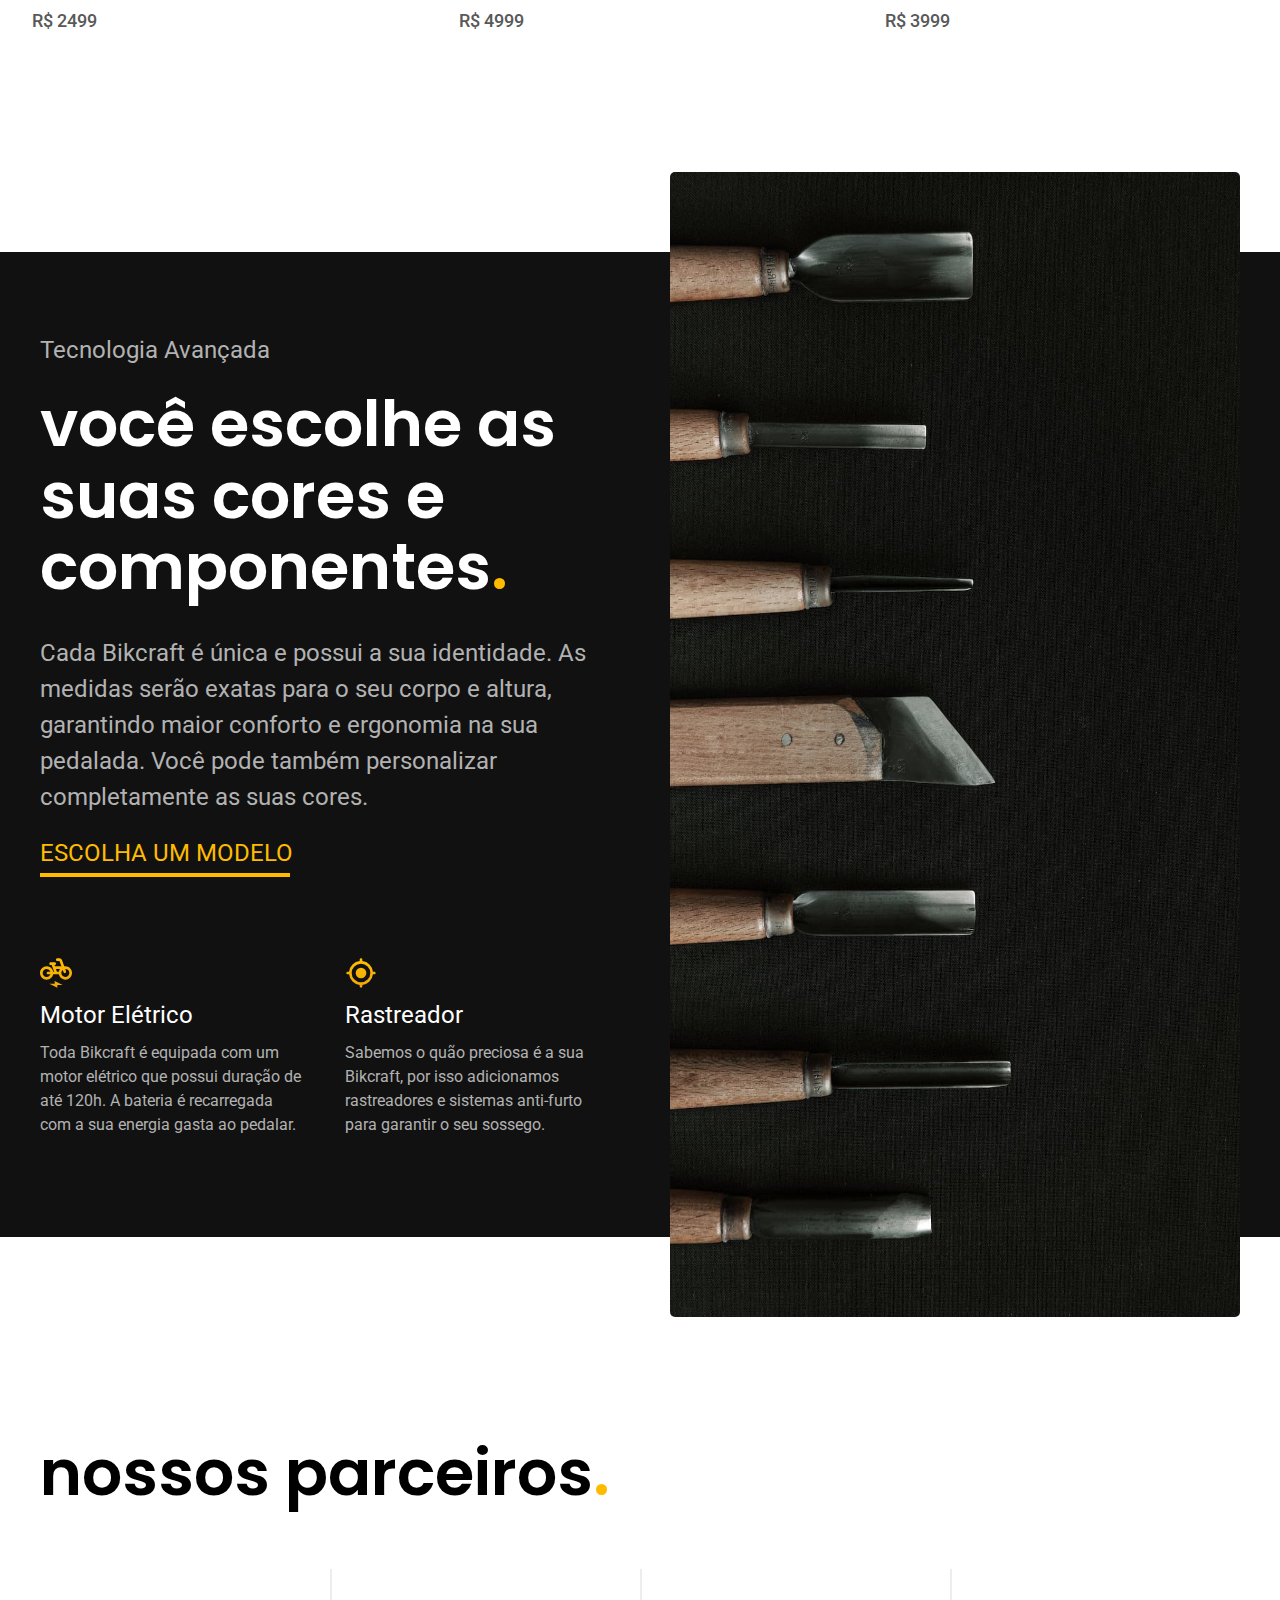
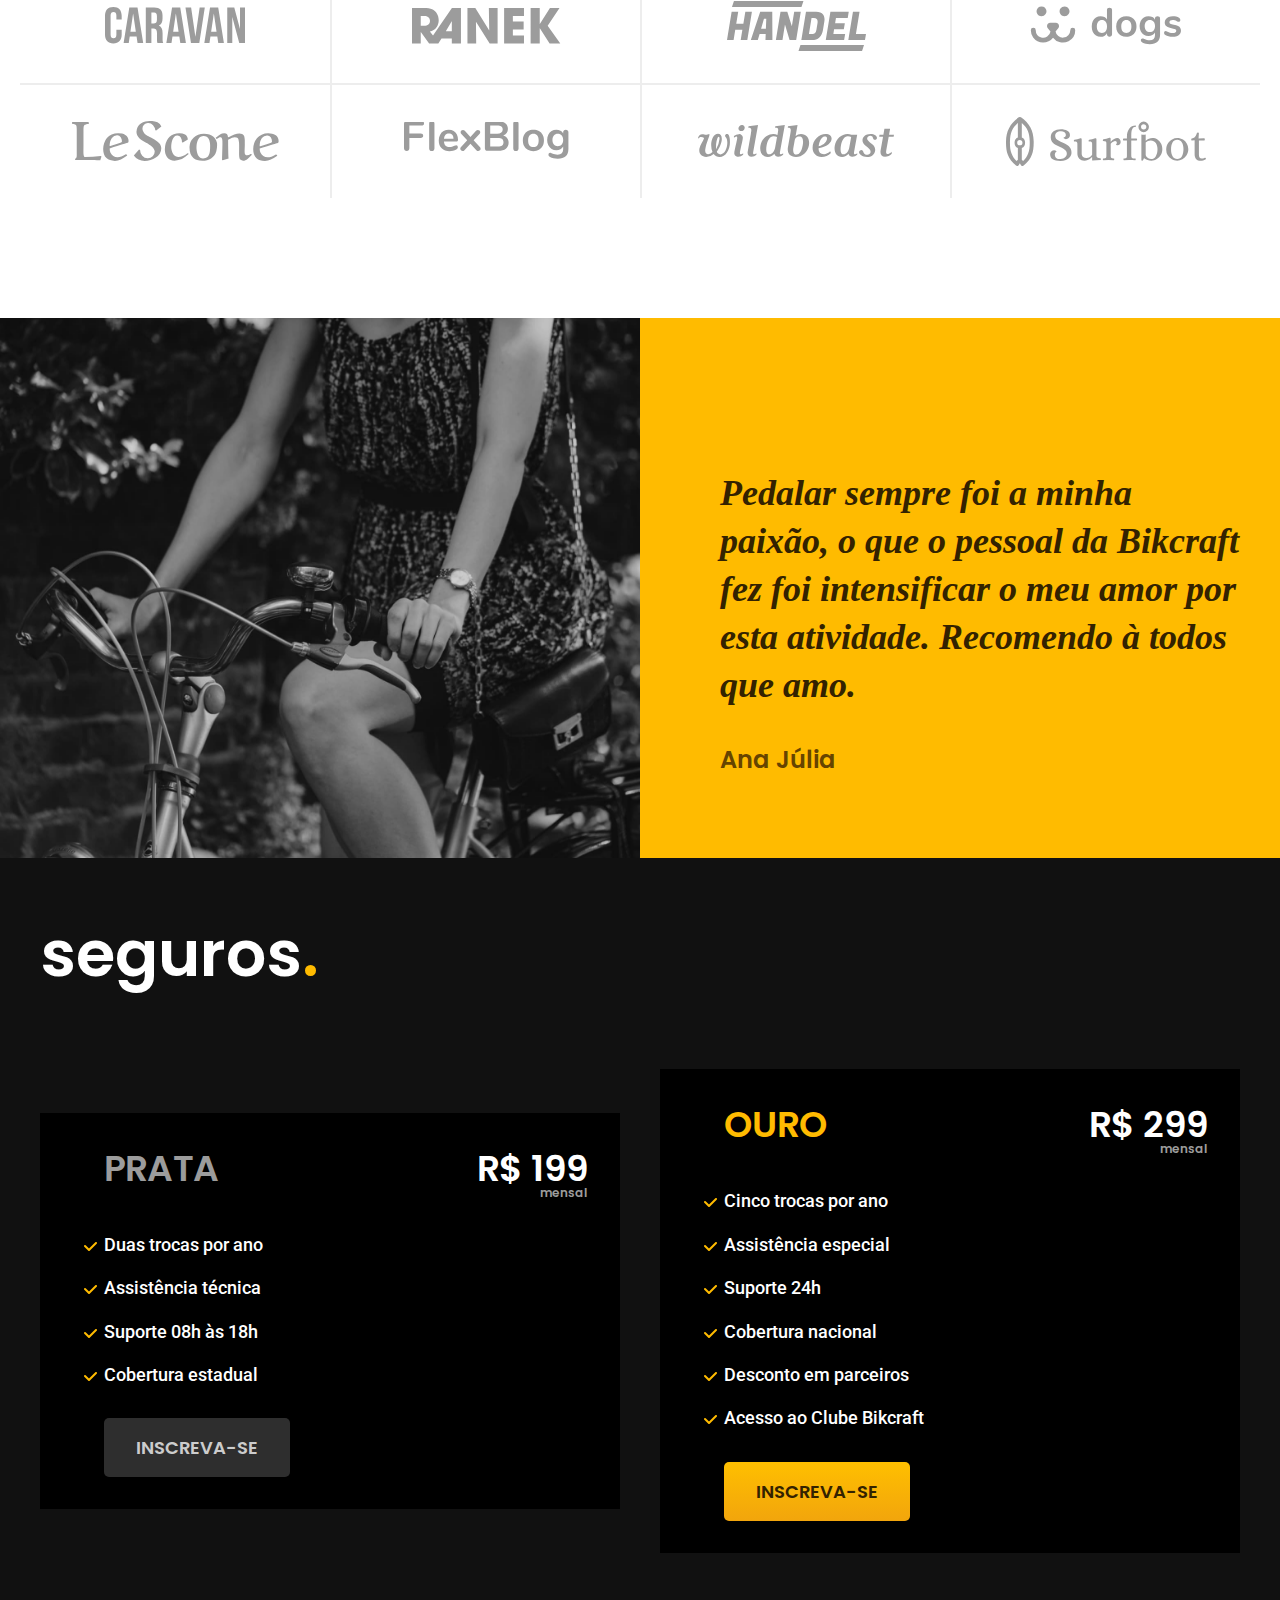
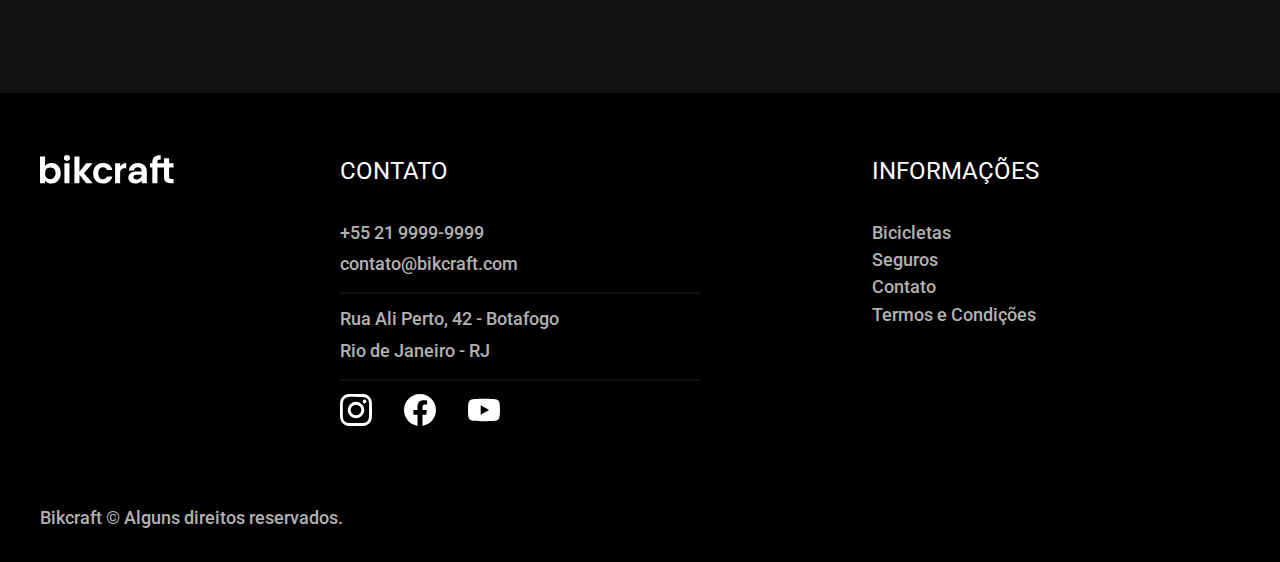
==== commit 76ac5d7f: "Footer" ====
--- a/index.html
+++ b/index.html
@@ -148,6 +148,35 @@
       </div>
     </div>
   </article>
+  <footer class="footer-bg">
+    <div class="footer">
+      <a class="footer-img" href="./"><img src="./img/bikcraft.svg" alt="bikcraft"></a>
+      <div class="footer-contato">
+        <h2 class="texto-medio cor-w">Contato</h2>
+        <ul class="contato-lista preco-bicicleta">
+          <li><a class="cor-5" href="">+55 21 9999-9999</li></a>
+          <li><a class="cor-5" href="">contato@bikcraft.com</li></a>
+          <li><a class="cor-5" href="">Rua Ali Perto, 42 - Botafogo</li></a>
+          <li><a class="cor-5" href="">Rio de Janeiro - RJ</li></a>
+        </ul>
+        <ul class="footer-redes">
+          <li><a href=""><img src="./img/redes/instagram.svg" alt="instagram"></a></li>
+          <li><a href=""><img src="./img/redes/facebook.svg" alt="facebook"></a></li>
+          <li><a href=""><img src="./img/redes/youtube.svg" alt="youtube"></a></li>
+        </ul>
+      </div>
+      <div class="footer-Informações">
+        <h2 class="texto-medio cor-w">Informações</h2>
+        <ul class="preco-bicicleta "">
+          <li><a class=" cor-5" href="">Bicicletas</a></li>
+          <li><a class="cor-5" href="">Seguros</a></li>
+          <li><a class="cor-5" href="">Contato</a></li>
+          <li><a class="cor-5" href="">Termos e Condições</a></li>
+        </ul>
+      </div>
+    </div>
+    <p class="direitos preco-bicicleta cor-5">Bikcraft © Alguns direitos reservados.</p>
+  </footer>
 </body>
 
 </html>--- a/css/style.css
+++ b/css/style.css
@@ -1,5 +1,6 @@
 @import url(./global/global.css);
 @import url(./global/header.css);
+@import url(./global/footer.css);
 
 @import url(./home/introducao.css);
 @import url(./home/escolha.css);
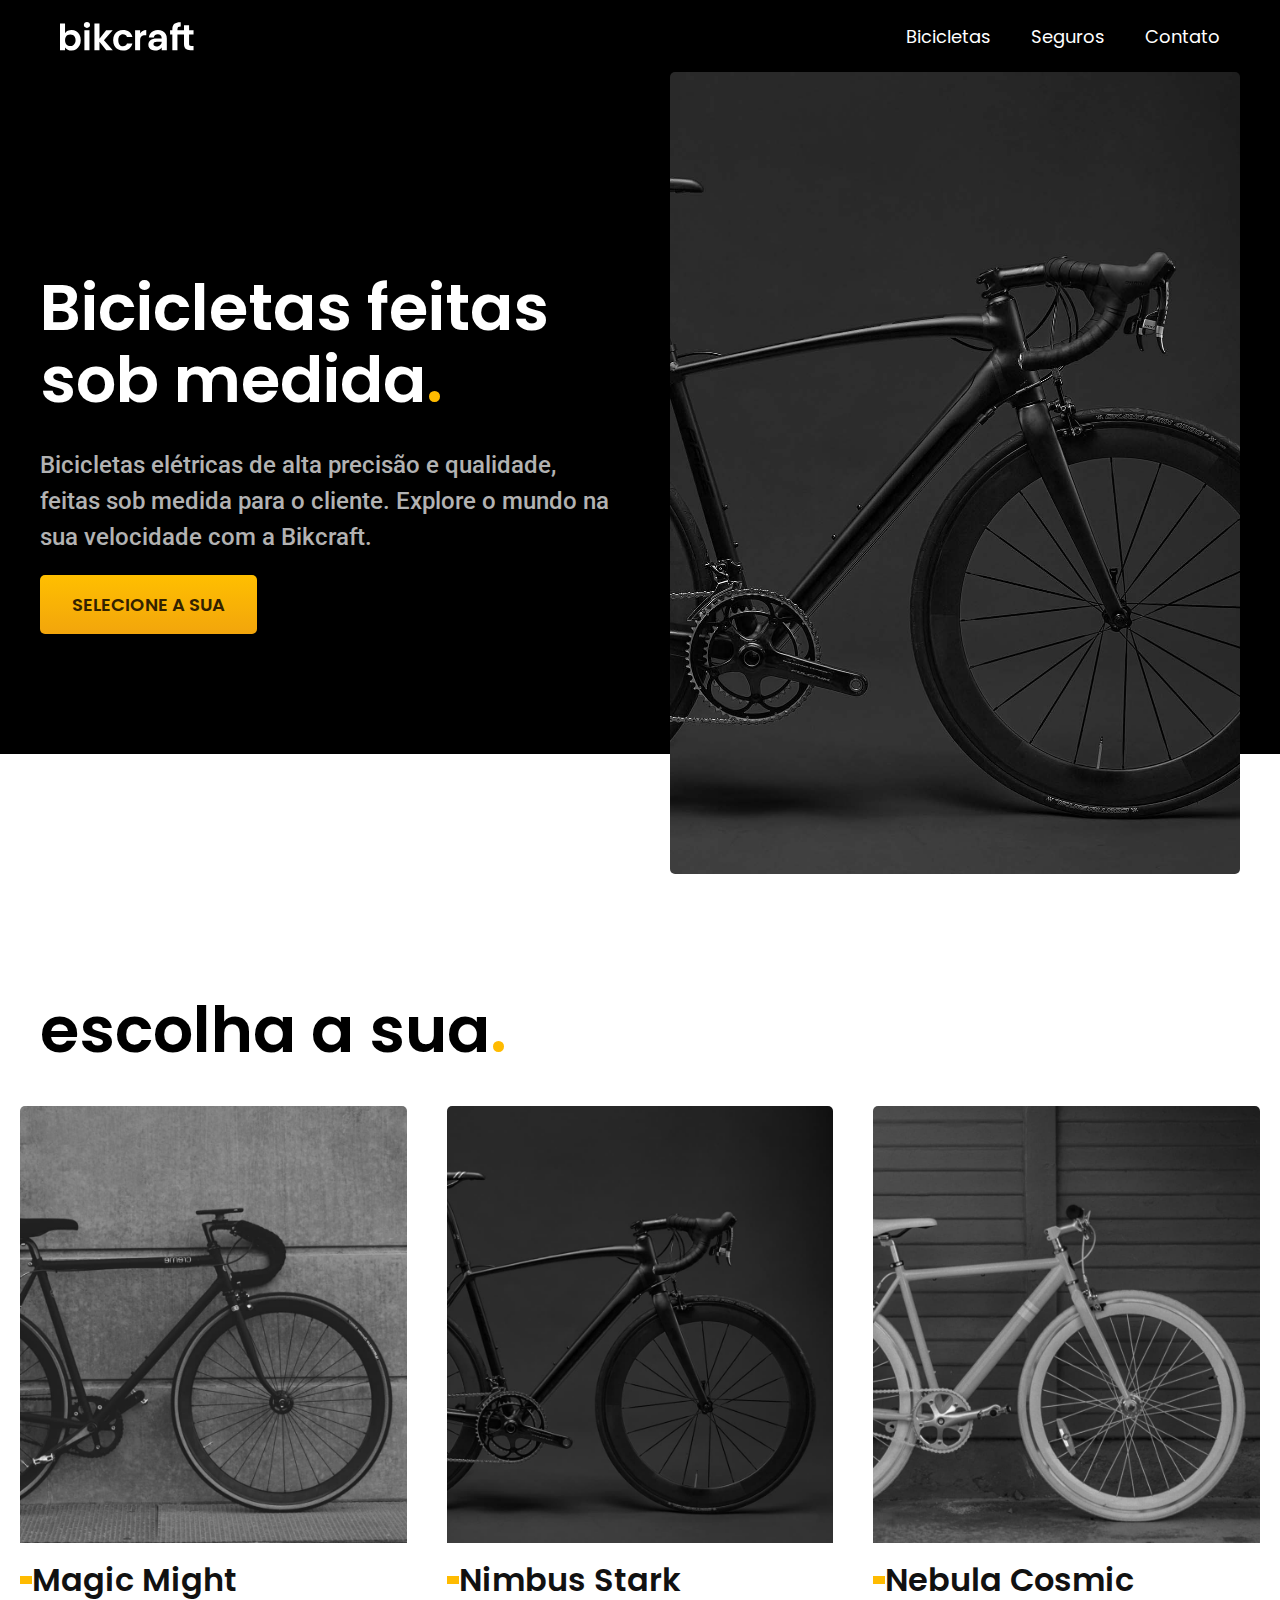
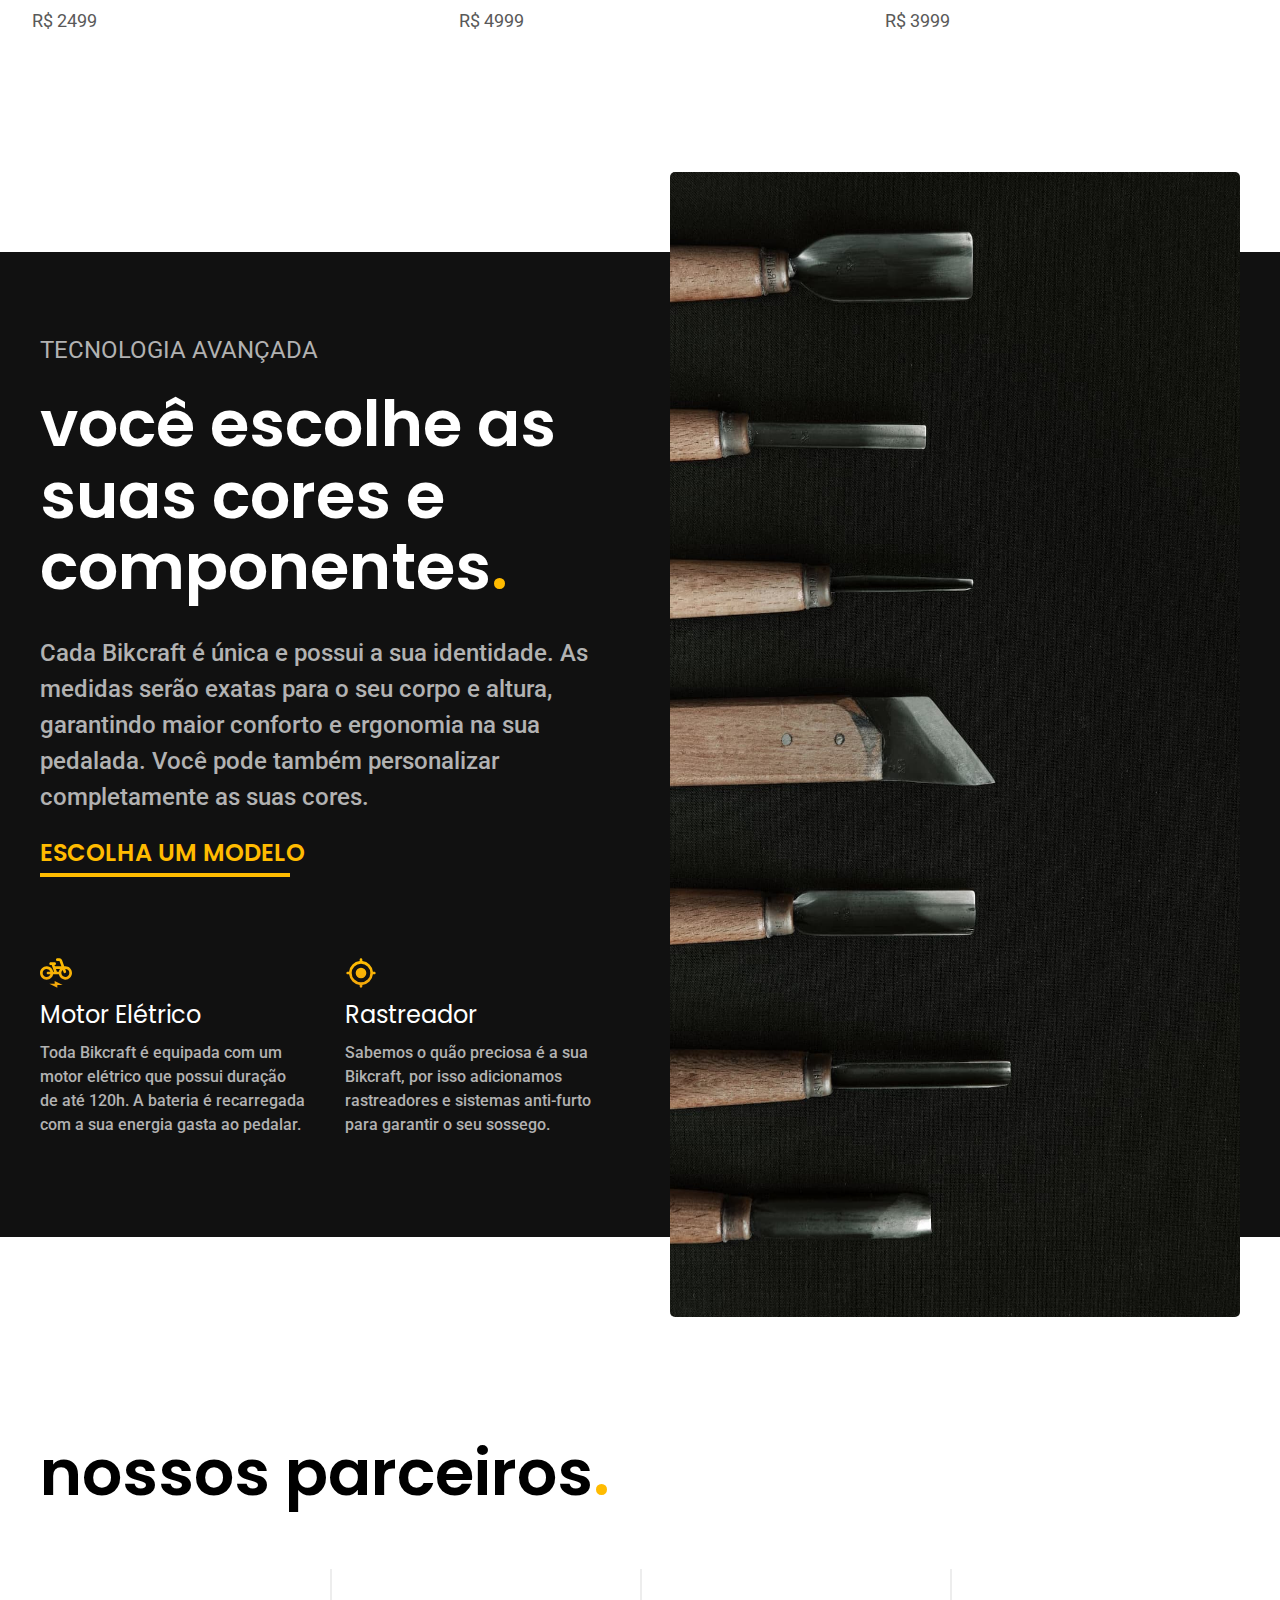
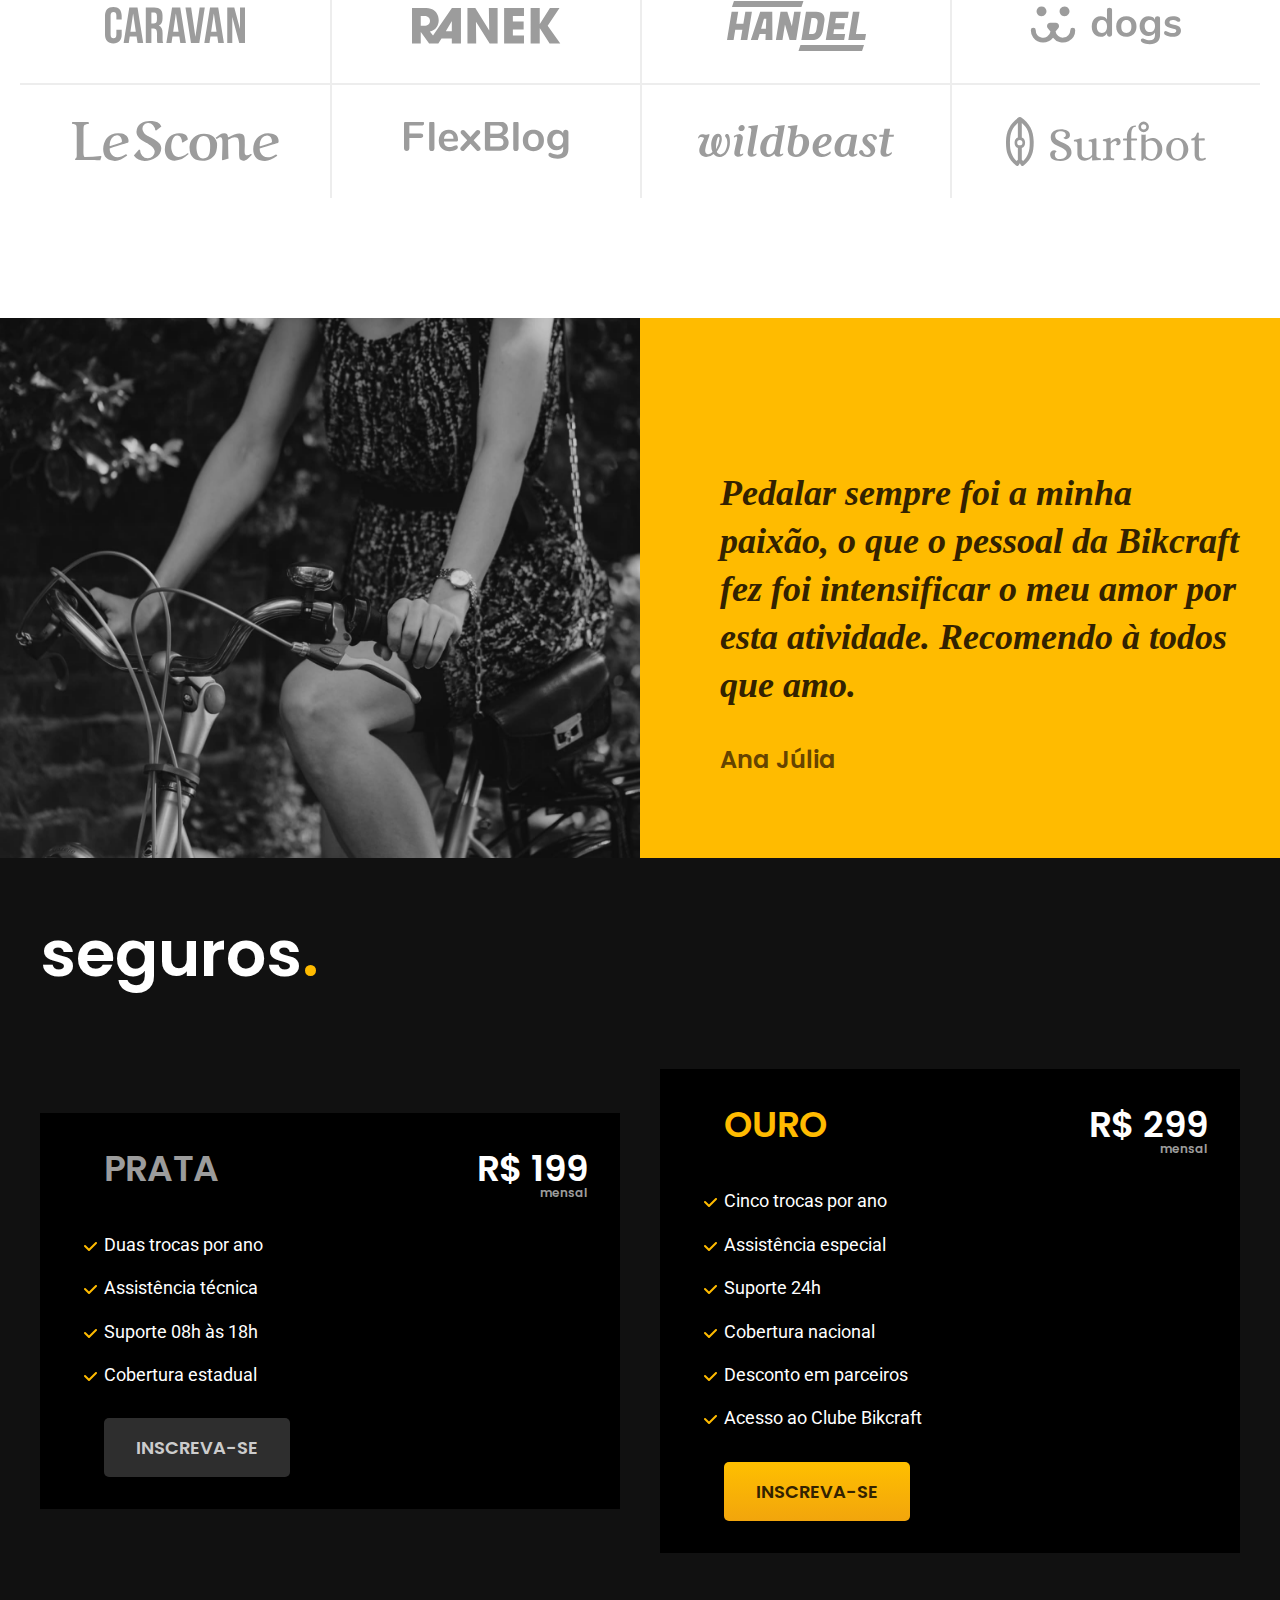
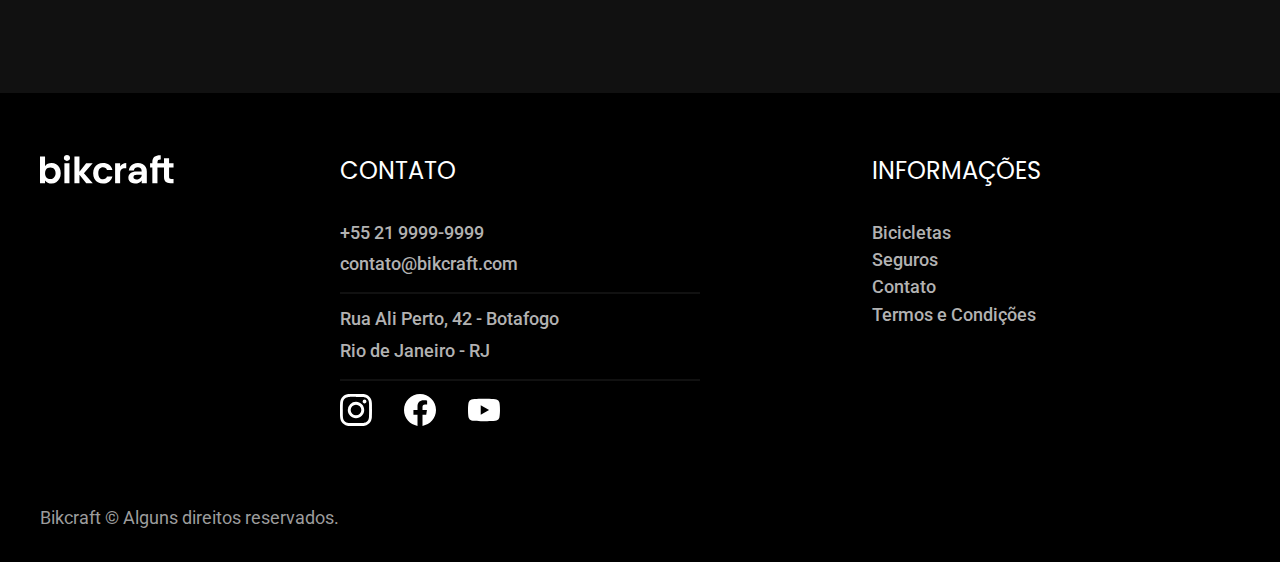
==== commit 0ebc9d13: "bicicletas.html" ====
--- a/index.html
+++ b/index.html
@@ -1,5 +1,5 @@
 <!DOCTYPE html>
-<html lang="en">
+<html lang="pt-br">
 
 <head>
   <meta charset="UTF-8">
@@ -18,10 +18,10 @@
     <div class="header">
       <a href="./"><img src="./img/bikcraft.svg" alt="bikcraft"></a>
       <nav aria-label="primaria">
-        <ul class="header-menu menu-text ">
-          <li><a href="">Bicicletas</a></li>
-          <li><a href="">Seguros</a></li>
-          <li><a href="">Contato</a></li>
+        <ul class="header-menu menu-text p-400 ">
+          <li><a href="./bicicletas.html">Bicicletas</a></li>
+          <li><a href="./seguros.html">Seguros</a></li>
+          <li><a href="./contato.html">Contato</a></li>
         </ul>
       </nav>
     </div>
@@ -29,9 +29,9 @@
   <main aria-label="introducao" class="introducao-bg">
     <div class="introducao">
       <div class="introducao-info">
-        <h1 class="texto-grande cor-w">Bicicletas feitas sob medida<span class="detalhe">.<span></h1>
-        <p class="paragrafo-grande cor-5">Bicicletas elétricas de alta precisão e qualidade, feitas sob medida para o cliente. Explore o mundo na sua velocidade com a Bikcraft.</p>
-        <a class="botao" href="">SELECIONE A SUA</a>
+        <h1 class="texto-grande cor-w p-600">Bicicletas feitas sob medida<span class="detalhe">.<span></h1>
+        <p class="paragrafo-grande cor-5 r-500">Bicicletas elétricas de alta precisão e qualidade, feitas sob medida para o cliente. Explore o mundo na sua velocidade com a Bikcraft.</p>
+        <a class="botao" href="./bicicletas.html">SELECIONE A SUA</a>
       </div>
       <div>
         <img class="introducao-img" src="./img/fotos/introducao.jpg" alt="">
@@ -39,14 +39,14 @@
     </div>
   </main>
   <article aria-label="escolha" class="escolha-bg">
-    <h2 class="escolha-titulo texto-grande">escolha a sua<span class="detalhe">.</span></h2>
+    <h2 class="escolha-titulo texto-grande p-600">escolha a sua<span class="detalhe">.</span></h2>
     <ul class="escolha">
       <li class="escolha-item">
         <a href="">
           <img src="./img/bicicletas/magic-home.jpg" alt="">
           <div class="escolha-item-info">
-            <h3 class="nome-bicicleta cor-11">Magic Might</h3>
-            <span class="preco-bicicleta cor-8">R$ 2499</span>
+            <h3 class="f-32 cor-11 p-600">Magic Might</h3>
+            <span class="f-18 cor-8 r-400">R$ 2499</span>
           </div>
         </a>
       </li>
@@ -54,8 +54,8 @@
         <a href="">
           <img src="./img/bicicletas/nimbus-home.jpg" alt="">
           <div class="escolha-item-info">
-            <h3 class="nome-bicicleta cor-11">Nimbus Stark</h3>
-            <span class="preco-bicicleta cor-8">R$ 4999</span>
+            <h3 class="f-32 cor-11 p-600">Nimbus Stark</h3>
+            <span class="f-18 cor-8 r-400">R$ 4999</span>
           </div>
         </a>
       </li>
@@ -63,8 +63,8 @@
         <a href="">
           <img src="./img/bicicletas/nebula-home.jpg" alt="">
           <div class="escolha-item-info">
-            <h3 class="nome-bicicleta cor-11">Nebula Cosmic</h3>
-            <span class="preco-bicicleta cor-8">R$ 3999</span>
+            <h3 class="f-32 cor-11 p-600">Nebula Cosmic</h3>
+            <span class="f-18 cor-8 r-400">R$ 3999</span>
           </div>
         </a>
       </li>
@@ -73,20 +73,20 @@
   <article aria-label="tecnologias" class="tecnologias-bg">
     <div class="tecnologias">
       <div class="tecnologias-info">
-        <h2 class="texto-medio cor-5">Tecnologia Avançada</h2>
-        <h1 class="texto-grande cor-w">você escolhe as suas cores e componentes<span class="detalhe">.</span></h1>
-        <p class="paragrafo-grande cor-5">Cada Bikcraft é única e possui a sua identidade. As medidas serão exatas para o seu corpo e altura, garantindo maior conforto e ergonomia na sua pedalada. Você pode também personalizar completamente as suas cores.</p>
-        <a href="" class="link texto-medio cor-p-1">ESCOLHA UM MODELO</a>
+        <h2 class="texto-medio texto-maiusculo cor-5 r-400">Tecnologia Avançada</h2>
+        <h1 class="texto-grande cor-w p-600">você escolhe as suas cores e componentes<span class="detalhe">.</span></h1>
+        <p class="paragrafo-grande cor-5 r-500">Cada Bikcraft é única e possui a sua identidade. As medidas serão exatas para o seu corpo e altura, garantindo maior conforto e ergonomia na sua pedalada. Você pode também personalizar completamente as suas cores.</p>
+        <a href="./bicicletas.html" class="link texto-medio cor-p-1 p-600">ESCOLHA UM MODELO</a>
         <ul class="tecnologias-lista">
           <li>
             <img src="./img/icones/eletrica.svg" alt="">
-            <h3 class="texto-medio cor-w">Motor Elétrico</h3>
-            <p class="paragrafo-medio cor-5">Toda Bikcraft é equipada com um motor elétrico que possui duração de até 120h. A bateria é recarregada com a sua energia gasta ao pedalar.</p>
+            <h3 class="texto-medio cor-w p-400">Motor Elétrico</h3>
+            <p class="paragrafo-medio cor-5 r-500">Toda Bikcraft é equipada com um motor elétrico que possui duração de até 120h. A bateria é recarregada com a sua energia gasta ao pedalar.</p>
           </li>
           <li>
             <img src="./img/icones/rastreador.svg" alt="">
-            <h3 class="texto-medio cor-w">Rastreador</h3>
-            <p class="paragrafo-medio cor-5">Sabemos o quão preciosa é a sua Bikcraft, por isso adicionamos rastreadores e sistemas anti-furto para garantir o seu sossego.</p>
+            <h3 class="texto-medio cor-w p-400">Rastreador</h3>
+            <p class="paragrafo-medio cor-5 r-500">Sabemos o quão preciosa é a sua Bikcraft, por isso adicionamos rastreadores e sistemas anti-furto para garantir o seu sossego.</p>
           </li>
         </ul>
       </div>
@@ -96,7 +96,7 @@
     </div>
   </article>
   <article aria-label="parceiros" class="parceiros">
-    <h1 class="texto-grande">nossos parceiros<span class="detalhe">.</span></h1>
+    <h1 class="texto-grande p-600">nossos parceiros<span class="detalhe">.</span></h1>
     <ul>
       <li><img src="./img/parceiros/caravan.svg" alt="Caravan"></li>
       <li><img src="./img/parceiros/ranek.svg" alt="ranek"></li>
@@ -114,37 +114,37 @@
     </div>
     <div class="depoimento-conteudo">
       <p class="texto-medio-2 cor-p-5">Pedalar sempre foi a minha paixão, o que o pessoal da Bikcraft fez foi intensificar o meu amor por esta atividade. Recomendo à todos que amo.</p>
-      <span class="texto-medio cor-p-4">Ana Júlia</span>
+      <span class="texto-medio cor-p-4 p-600">Ana Júlia</span>
     </div>
   </article>
   <article aria-label="seguros" class="seguros-bg">
-    <h1 class="texto-grande cor-w">seguros<span class="detalhe">.</span></h1>
+    <h1 class="texto-grande cor-w p-600">seguros<span class="detalhe">.</span></h1>
     <div class="seguros-lista">
       <div class="seguros-item">
-        <h2 class="texto-medio-2 cor-6">PRATA</h2>
-        <ul>
-          <li class="preco-bicicleta cor-w">Duas trocas por ano</li>
-          <li class="preco-bicicleta cor-w">Assistência técnica
+        <h2 class="texto-medio-2 cor-6 p-600">PRATA</h2>
+        <ul class="f-18 r-400 cor-w">
+          <li>Duas trocas por ano</li>
+          <li>Assistência técnica
           </li>
-          <li class="preco-bicicleta cor-w">Suporte 08h às 18h</li>
-          <li class="preco-bicicleta cor-w">Cobertura estadual</li>
+          <li>Suporte 08h às 18h</li>
+          <li>Cobertura estadual</li>
         </ul>
         <a class="seguro-botao" href="">INSCREVA-SE</a>
-        <span class="texto-medio-2">R$ 199</span>
+        <span class="texto-medio-2 p-600">R$ 199</span>
       </div>
       <div class="seguros-item">
-        <h2 class="texto-medio-2 cor-p-1">OURO</h2>
-        <ul>
-          <li class="preco-bicicleta cor-w">Cinco trocas por ano</li>
-          <li class="preco-bicicleta cor-w">Assistência especial
+        <h2 class="texto-medio-2 cor-p-1 p-600">OURO</h2>
+        <ul class="f-18 r-400 cor-w">
+          <li>Cinco trocas por ano</li>
+          <li>Assistência especial
           </li>
-          <li class="preco-bicicleta cor-w">Suporte 24h</li>
-          <li class="preco-bicicleta cor-w">Cobertura nacional</li>
-          <li class="preco-bicicleta cor-w">Desconto em parceiros</li>
-          <li class="preco-bicicleta cor-w">Acesso ao Clube Bikcraft</li>
+          <li>Suporte 24h</li>
+          <li>Cobertura nacional</li>
+          <li>Desconto em parceiros</li>
+          <li>Acesso ao Clube Bikcraft</li>
         </ul>
         <a class="botao" href="">INSCREVA-SE</a>
-        <span class="texto-medio-2">R$ 299</span>
+        <span class="texto-medio-2 p-600">R$ 299</span>
       </div>
     </div>
   </article>
@@ -152,8 +152,8 @@
     <div class="footer">
       <a class="footer-img" href="./"><img src="./img/bikcraft.svg" alt="bikcraft"></a>
       <div class="footer-contato">
-        <h2 class="texto-medio cor-w">Contato</h2>
-        <ul class="contato-lista preco-bicicleta">
+        <h2 class="texto-medio cor-w p-400">Contato</h2>
+        <ul class="contato-lista f-18  r-500">
           <li><a class="cor-5" href="">+55 21 9999-9999</li></a>
           <li><a class="cor-5" href="">contato@bikcraft.com</li></a>
           <li><a class="cor-5" href="">Rua Ali Perto, 42 - Botafogo</li></a>
@@ -166,16 +166,16 @@
         </ul>
       </div>
       <div class="footer-Informações">
-        <h2 class="texto-medio cor-w">Informações</h2>
-        <ul class="preco-bicicleta "">
-          <li><a class=" cor-5" href="">Bicicletas</a></li>
+        <h2 class="texto-medio cor-w p-400">Informações</h2>
+        <ul class="f-18  r-500">
+          <li><a class="cor-5" href="./bicicletas.html">Bicicletas</a></li>
           <li><a class="cor-5" href="">Seguros</a></li>
           <li><a class="cor-5" href="">Contato</a></li>
           <li><a class="cor-5" href="">Termos e Condições</a></li>
         </ul>
       </div>
     </div>
-    <p class="direitos preco-bicicleta cor-5">Bikcraft © Alguns direitos reservados.</p>
+    <p class="direitos f-18 cor-6  r-400">Bikcraft © Alguns direitos reservados.</p>
   </footer>
 </body>
 
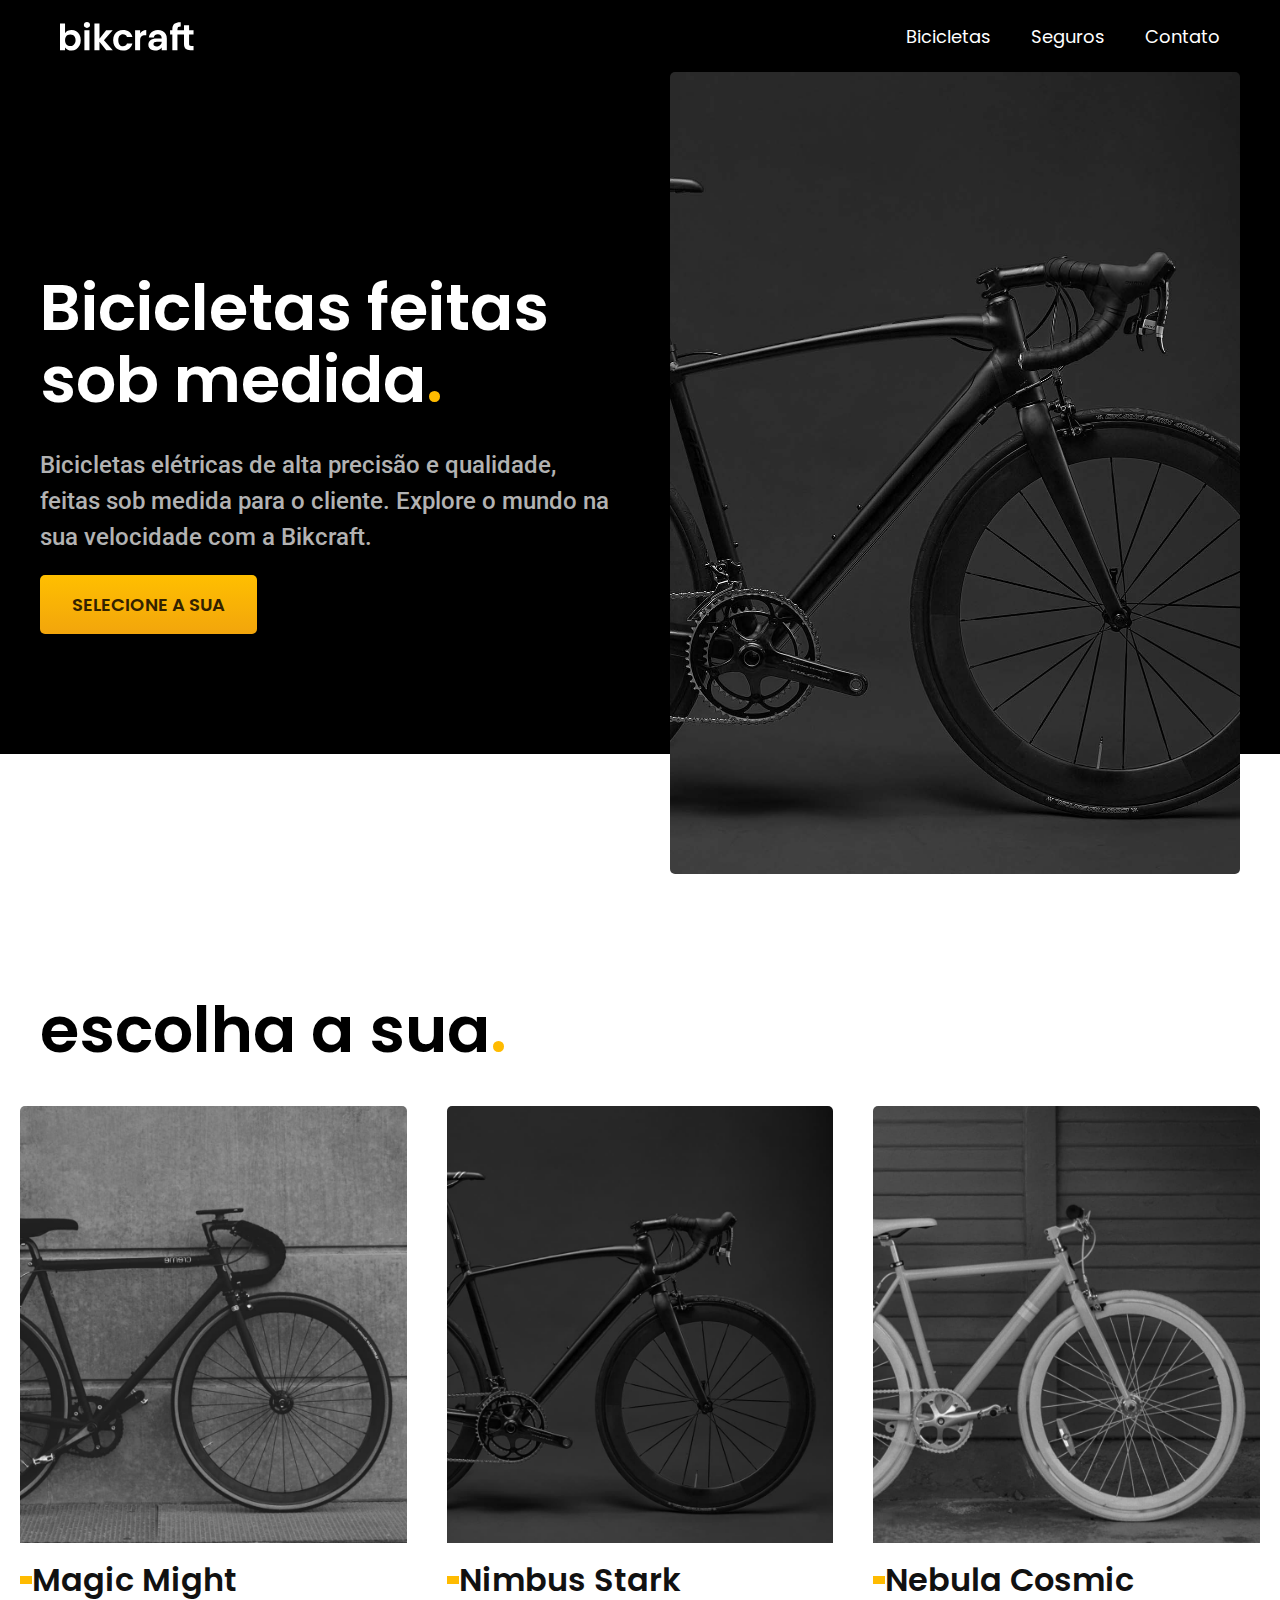
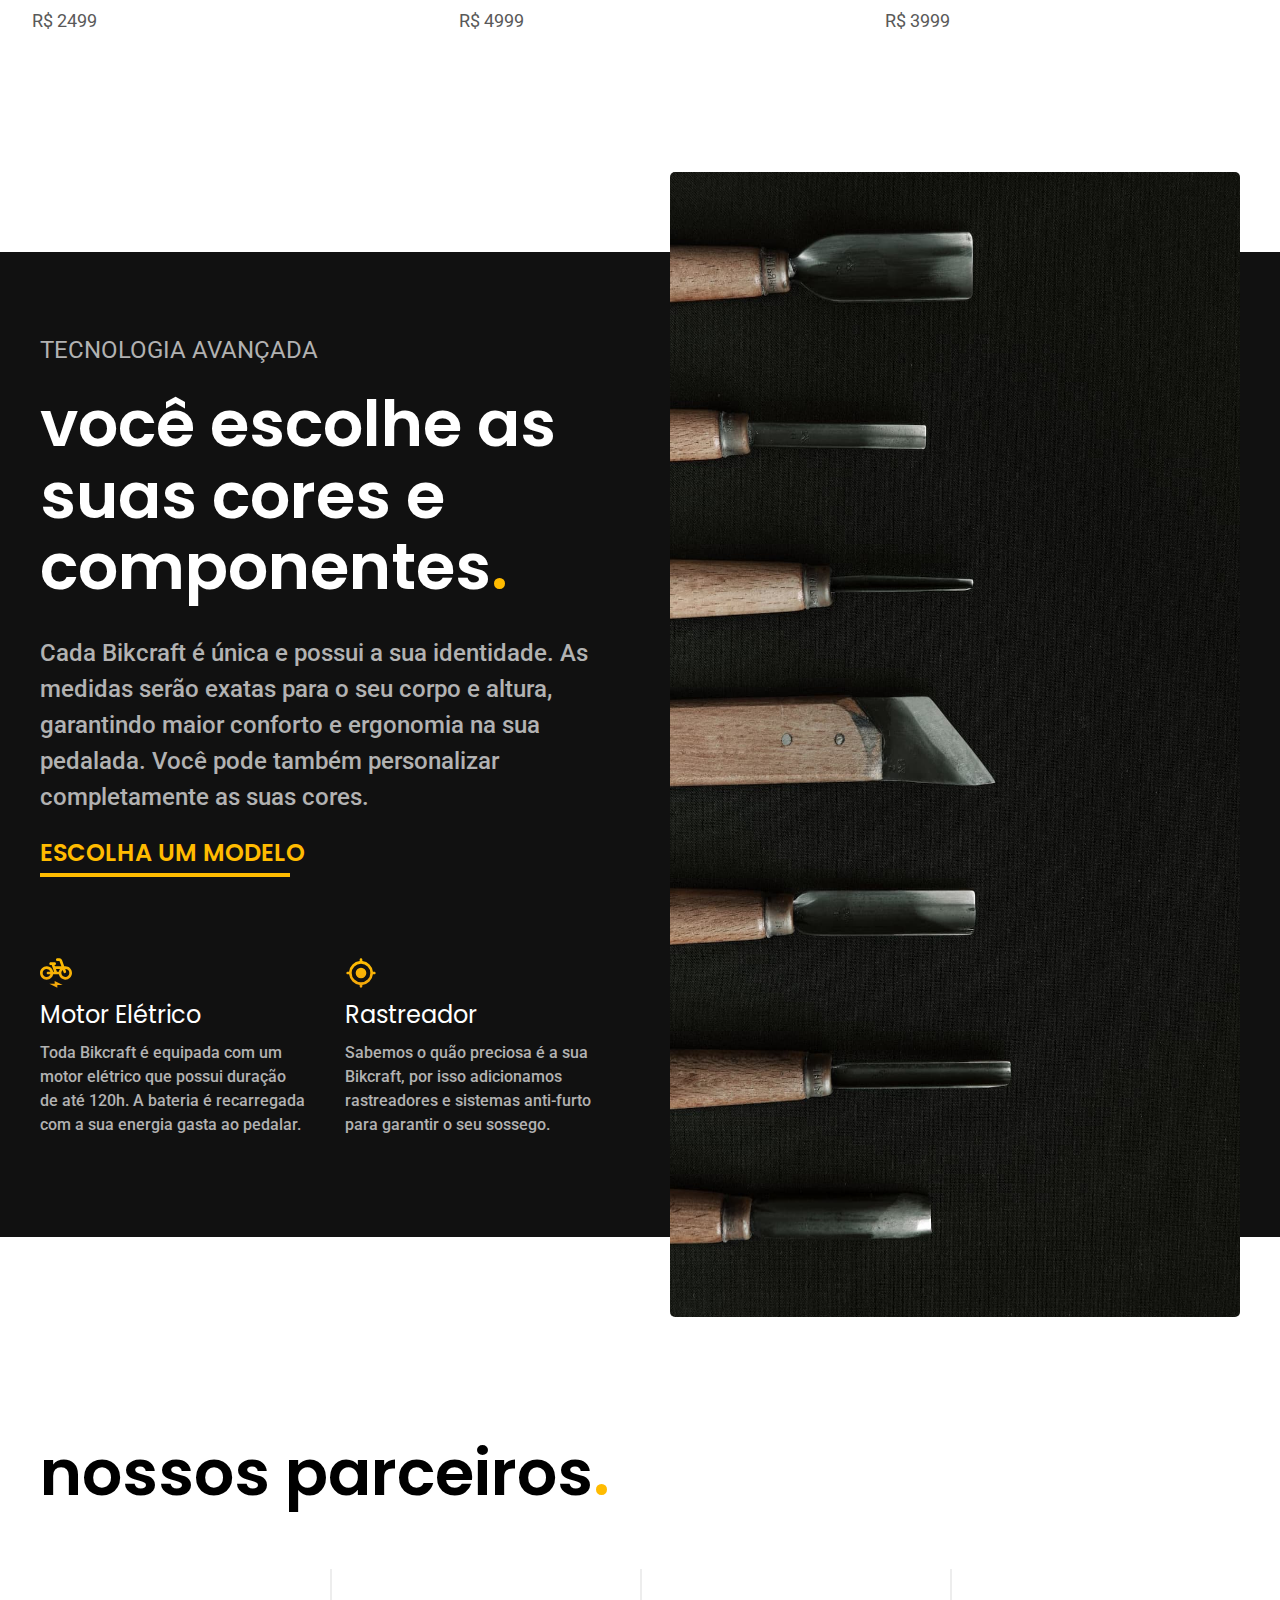
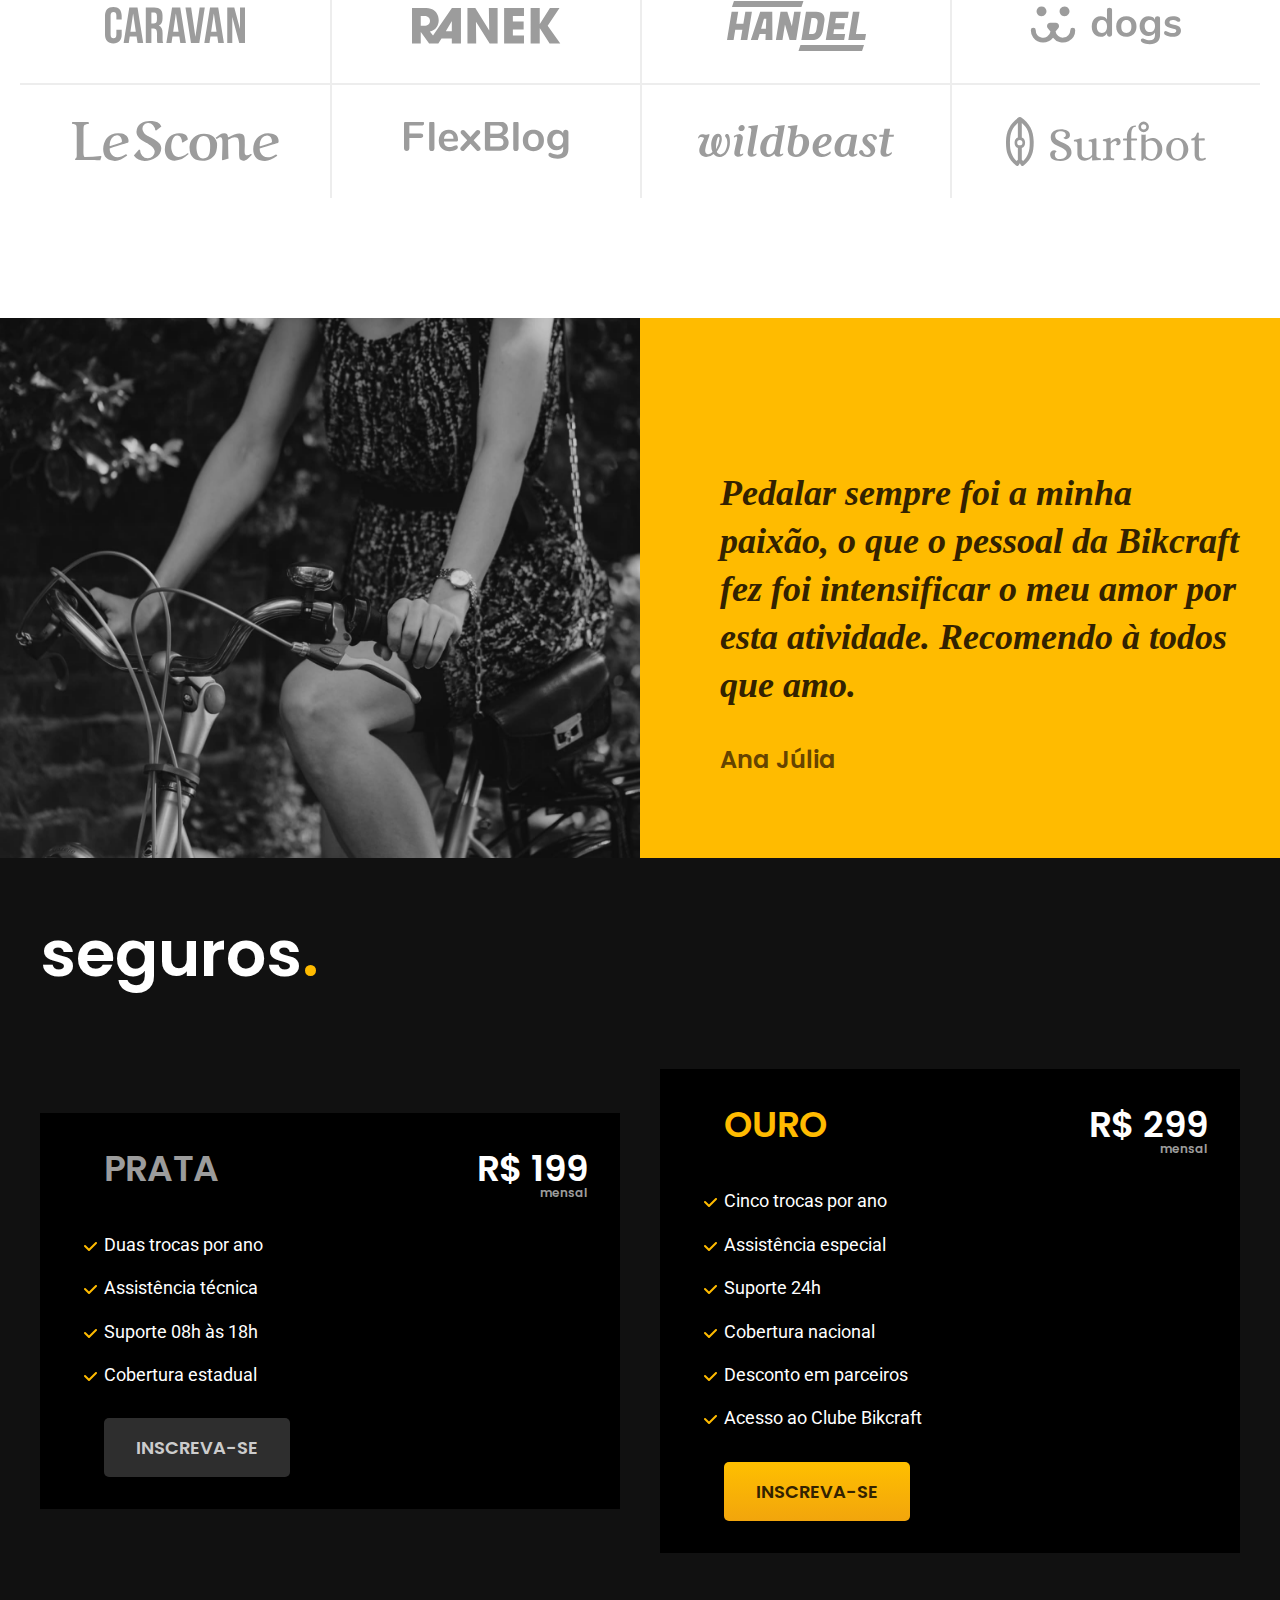
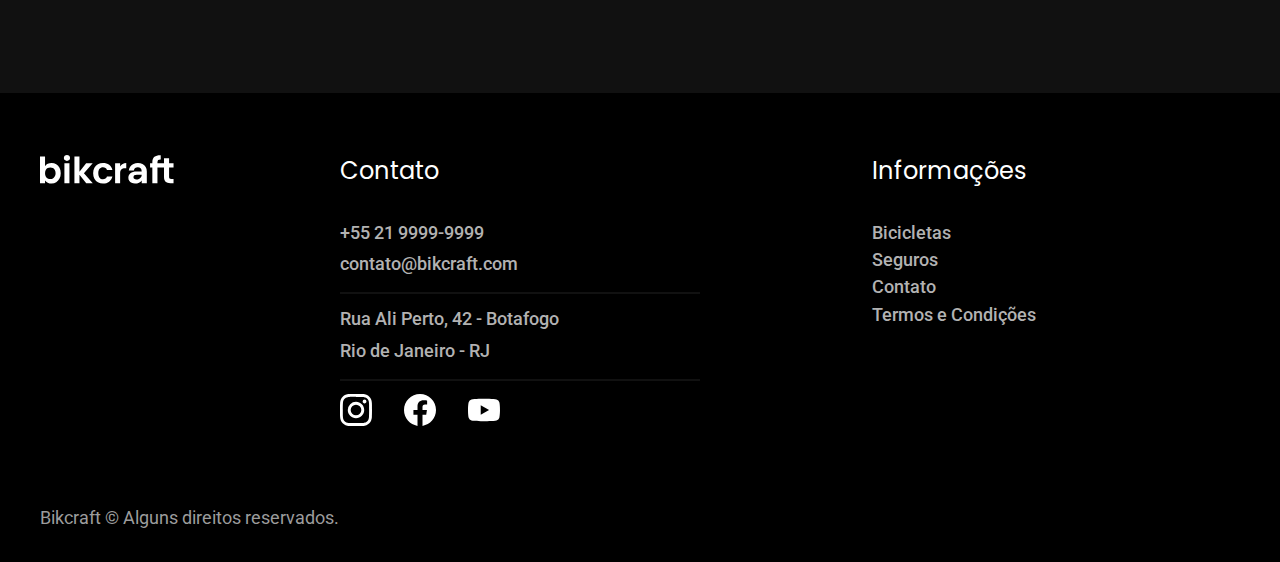
==== commit d05aed87: "Bicicleta-att" ====
--- a/index.html
+++ b/index.html
@@ -29,8 +29,8 @@
   <main aria-label="introducao" class="introducao-bg">
     <div class="introducao">
       <div class="introducao-info">
-        <h1 class="texto-grande cor-w p-600">Bicicletas feitas sob medida<span class="detalhe">.<span></h1>
-        <p class="paragrafo-grande cor-5 r-500">Bicicletas elétricas de alta precisão e qualidade, feitas sob medida para o cliente. Explore o mundo na sua velocidade com a Bikcraft.</p>
+        <h1 class="f-64 cor-w p-600">Bicicletas feitas sob medida<span class="detalhe">.<span></h1>
+        <p class="f-24 cor-5 r-500">Bicicletas elétricas de alta precisão e qualidade, feitas sob medida para o cliente. Explore o mundo na sua velocidade com a Bikcraft.</p>
         <a class="botao" href="./bicicletas.html">SELECIONE A SUA</a>
       </div>
       <div>
@@ -39,7 +39,7 @@
     </div>
   </main>
   <article aria-label="escolha" class="escolha-bg">
-    <h2 class="escolha-titulo texto-grande p-600">escolha a sua<span class="detalhe">.</span></h2>
+    <h2 class="escolha-titulo f-64 p-600">escolha a sua<span class="detalhe">.</span></h2>
     <ul class="escolha">
       <li class="escolha-item">
         <a href="">
@@ -73,20 +73,20 @@
   <article aria-label="tecnologias" class="tecnologias-bg">
     <div class="tecnologias">
       <div class="tecnologias-info">
-        <h2 class="texto-medio texto-maiusculo cor-5 r-400">Tecnologia Avançada</h2>
-        <h1 class="texto-grande cor-w p-600">você escolhe as suas cores e componentes<span class="detalhe">.</span></h1>
-        <p class="paragrafo-grande cor-5 r-500">Cada Bikcraft é única e possui a sua identidade. As medidas serão exatas para o seu corpo e altura, garantindo maior conforto e ergonomia na sua pedalada. Você pode também personalizar completamente as suas cores.</p>
-        <a href="./bicicletas.html" class="link texto-medio cor-p-1 p-600">ESCOLHA UM MODELO</a>
+        <h2 class="f-24 texto-maiusculo cor-5 r-400">Tecnologia Avançada</h2>
+        <h1 class="f-64 cor-w p-600">você escolhe as suas cores e componentes<span class="detalhe">.</span></h1>
+        <p class="f-24 cor-5 r-500">Cada Bikcraft é única e possui a sua identidade. As medidas serão exatas para o seu corpo e altura, garantindo maior conforto e ergonomia na sua pedalada. Você pode também personalizar completamente as suas cores.</p>
+        <a href="./bicicletas.html" class="link f-24 cor-p-1 p-600">ESCOLHA UM MODELO</a>
         <ul class="tecnologias-lista">
           <li>
             <img src="./img/icones/eletrica.svg" alt="">
-            <h3 class="texto-medio cor-w p-400">Motor Elétrico</h3>
-            <p class="paragrafo-medio cor-5 r-500">Toda Bikcraft é equipada com um motor elétrico que possui duração de até 120h. A bateria é recarregada com a sua energia gasta ao pedalar.</p>
+            <h3 class="f-24 cor-w p-400">Motor Elétrico</h3>
+            <p class="f-16 cor-5 r-500">Toda Bikcraft é equipada com um motor elétrico que possui duração de até 120h. A bateria é recarregada com a sua energia gasta ao pedalar.</p>
           </li>
           <li>
             <img src="./img/icones/rastreador.svg" alt="">
-            <h3 class="texto-medio cor-w p-400">Rastreador</h3>
-            <p class="paragrafo-medio cor-5 r-500">Sabemos o quão preciosa é a sua Bikcraft, por isso adicionamos rastreadores e sistemas anti-furto para garantir o seu sossego.</p>
+            <h3 class="f-24 cor-w p-400">Rastreador</h3>
+            <p class="f-16 cor-5 r-500">Sabemos o quão preciosa é a sua Bikcraft, por isso adicionamos rastreadores e sistemas anti-furto para garantir o seu sossego.</p>
           </li>
         </ul>
       </div>
@@ -96,7 +96,7 @@
     </div>
   </article>
   <article aria-label="parceiros" class="parceiros">
-    <h1 class="texto-grande p-600">nossos parceiros<span class="detalhe">.</span></h1>
+    <h1 class="f-64 p-600">nossos parceiros<span class="detalhe">.</span></h1>
     <ul>
       <li><img src="./img/parceiros/caravan.svg" alt="Caravan"></li>
       <li><img src="./img/parceiros/ranek.svg" alt="ranek"></li>
@@ -113,15 +113,15 @@
       <img src="./img/fotos/depoimento.jpg" alt="Mulher Andando De Bicicleta">
     </div>
     <div class="depoimento-conteudo">
-      <p class="texto-medio-2 cor-p-5">Pedalar sempre foi a minha paixão, o que o pessoal da Bikcraft fez foi intensificar o meu amor por esta atividade. Recomendo à todos que amo.</p>
-      <span class="texto-medio cor-p-4 p-600">Ana Júlia</span>
+      <p class="f-36 cor-p-5">Pedalar sempre foi a minha paixão, o que o pessoal da Bikcraft fez foi intensificar o meu amor por esta atividade. Recomendo à todos que amo.</p>
+      <span class="f-24 cor-p-4 p-600">Ana Júlia</span>
     </div>
   </article>
   <article aria-label="seguros" class="seguros-bg">
-    <h1 class="texto-grande cor-w p-600">seguros<span class="detalhe">.</span></h1>
+    <h1 class="f-64 cor-w p-600">seguros<span class="detalhe">.</span></h1>
     <div class="seguros-lista">
       <div class="seguros-item">
-        <h2 class="texto-medio-2 cor-6 p-600">PRATA</h2>
+        <h2 class="f-36 cor-6 p-600">PRATA</h2>
         <ul class="f-18 r-400 cor-w">
           <li>Duas trocas por ano</li>
           <li>Assistência técnica
@@ -130,10 +130,10 @@
           <li>Cobertura estadual</li>
         </ul>
         <a class="seguro-botao" href="">INSCREVA-SE</a>
-        <span class="texto-medio-2 p-600">R$ 199</span>
+        <span class="f-36 p-600">R$ 199</span>
       </div>
       <div class="seguros-item">
-        <h2 class="texto-medio-2 cor-p-1 p-600">OURO</h2>
+        <h2 class="f-36 cor-p-1 p-600">OURO</h2>
         <ul class="f-18 r-400 cor-w">
           <li>Cinco trocas por ano</li>
           <li>Assistência especial
@@ -144,7 +144,7 @@
           <li>Acesso ao Clube Bikcraft</li>
         </ul>
         <a class="botao" href="">INSCREVA-SE</a>
-        <span class="texto-medio-2 p-600">R$ 299</span>
+        <span class="f-36 p-600">R$ 299</span>
       </div>
     </div>
   </article>
@@ -152,7 +152,7 @@
     <div class="footer">
       <a class="footer-img" href="./"><img src="./img/bikcraft.svg" alt="bikcraft"></a>
       <div class="footer-contato">
-        <h2 class="texto-medio cor-w p-400">Contato</h2>
+        <h2 class="f-24 cor-w p-400">Contato</h2>
         <ul class="contato-lista f-18  r-500">
           <li><a class="cor-5" href="">+55 21 9999-9999</li></a>
           <li><a class="cor-5" href="">contato@bikcraft.com</li></a>
@@ -166,7 +166,7 @@
         </ul>
       </div>
       <div class="footer-Informações">
-        <h2 class="texto-medio cor-w p-400">Informações</h2>
+        <h2 class="f-24 cor-w p-400">Informações</h2>
         <ul class="f-18  r-500">
           <li><a class="cor-5" href="./bicicletas.html">Bicicletas</a></li>
           <li><a class="cor-5" href="">Seguros</a></li>
--- a/css/style.css
+++ b/css/style.css
@@ -9,6 +9,9 @@
 @import url(./home/depoimento.css);
 @import url(./home/seguros.css);
 
+@import url(./bicicletas/bicicletas-header.css);
+@import url(./bicicletas/bicicletas-lista.css);
+
 @import url(./utilidades/componentes.css);
 @import url(./utilidades/tipografia.css);
 @import url(./utilidades/cores.css);
